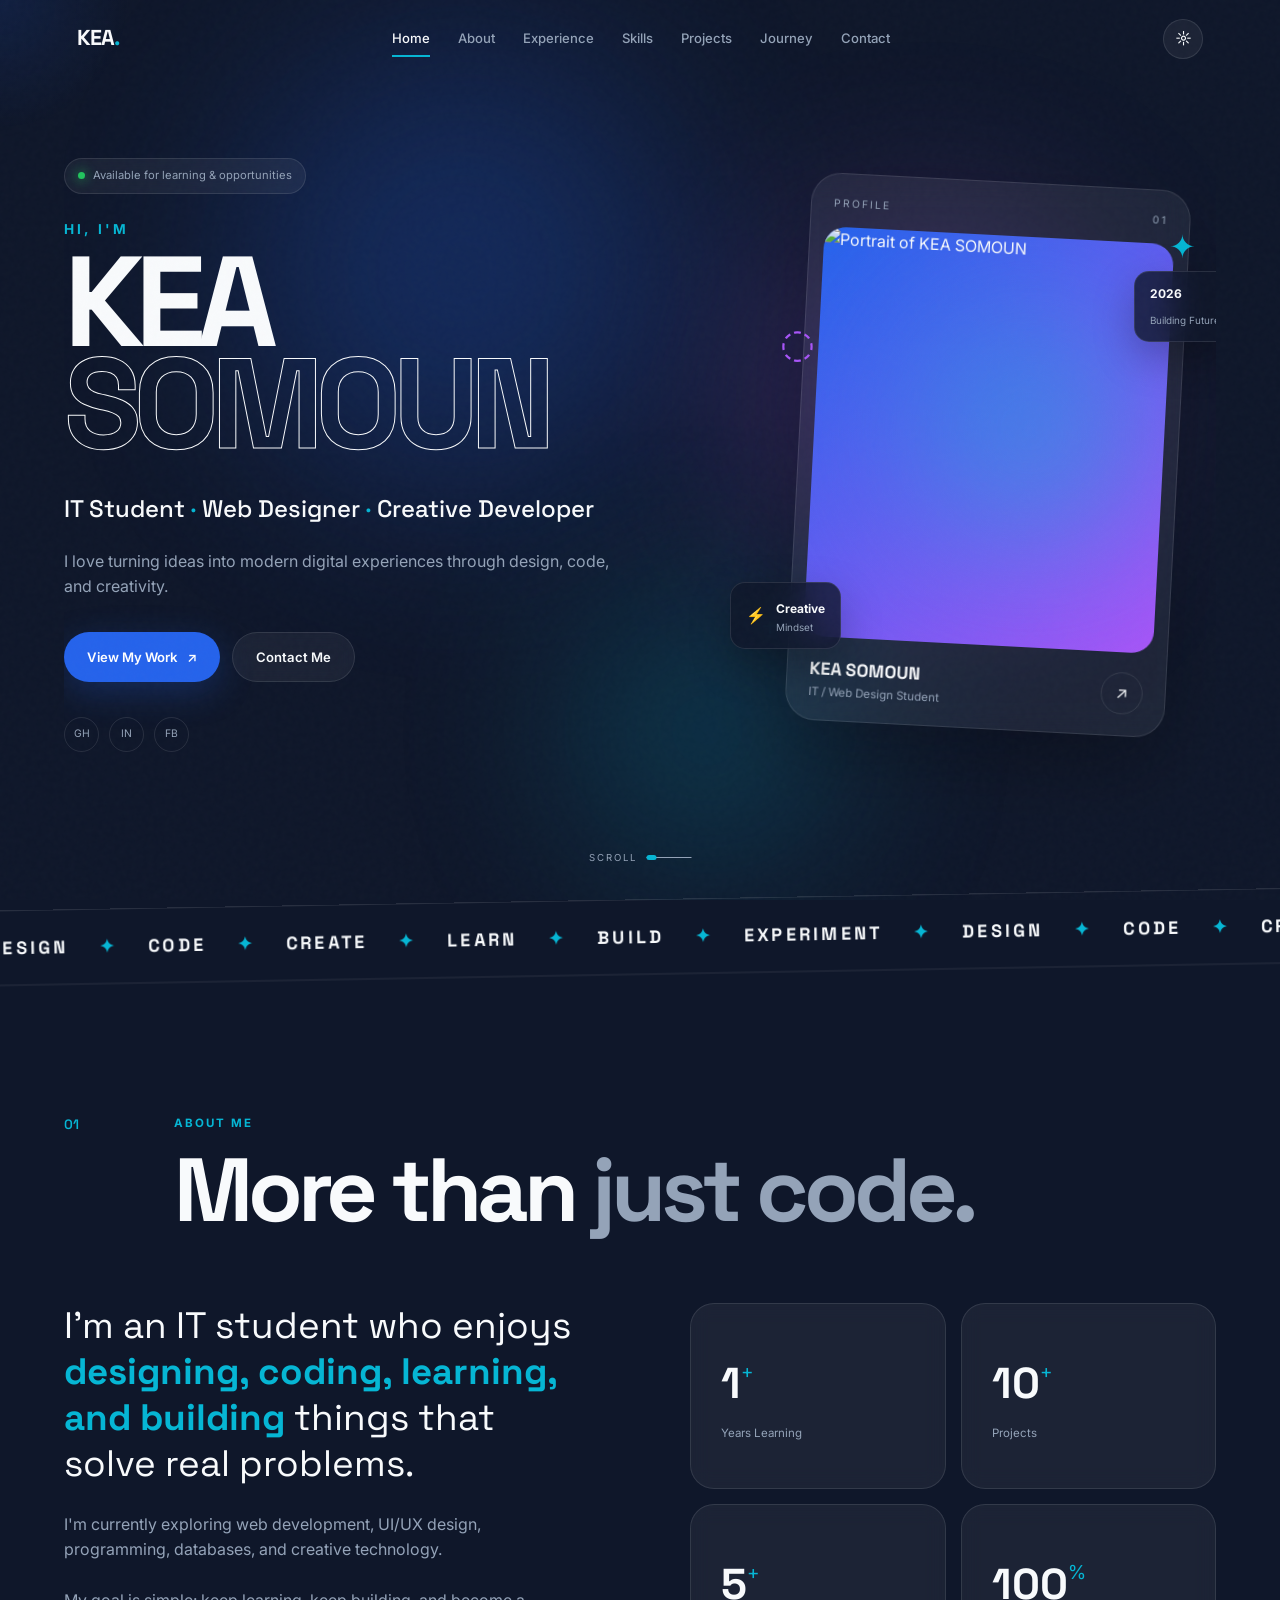
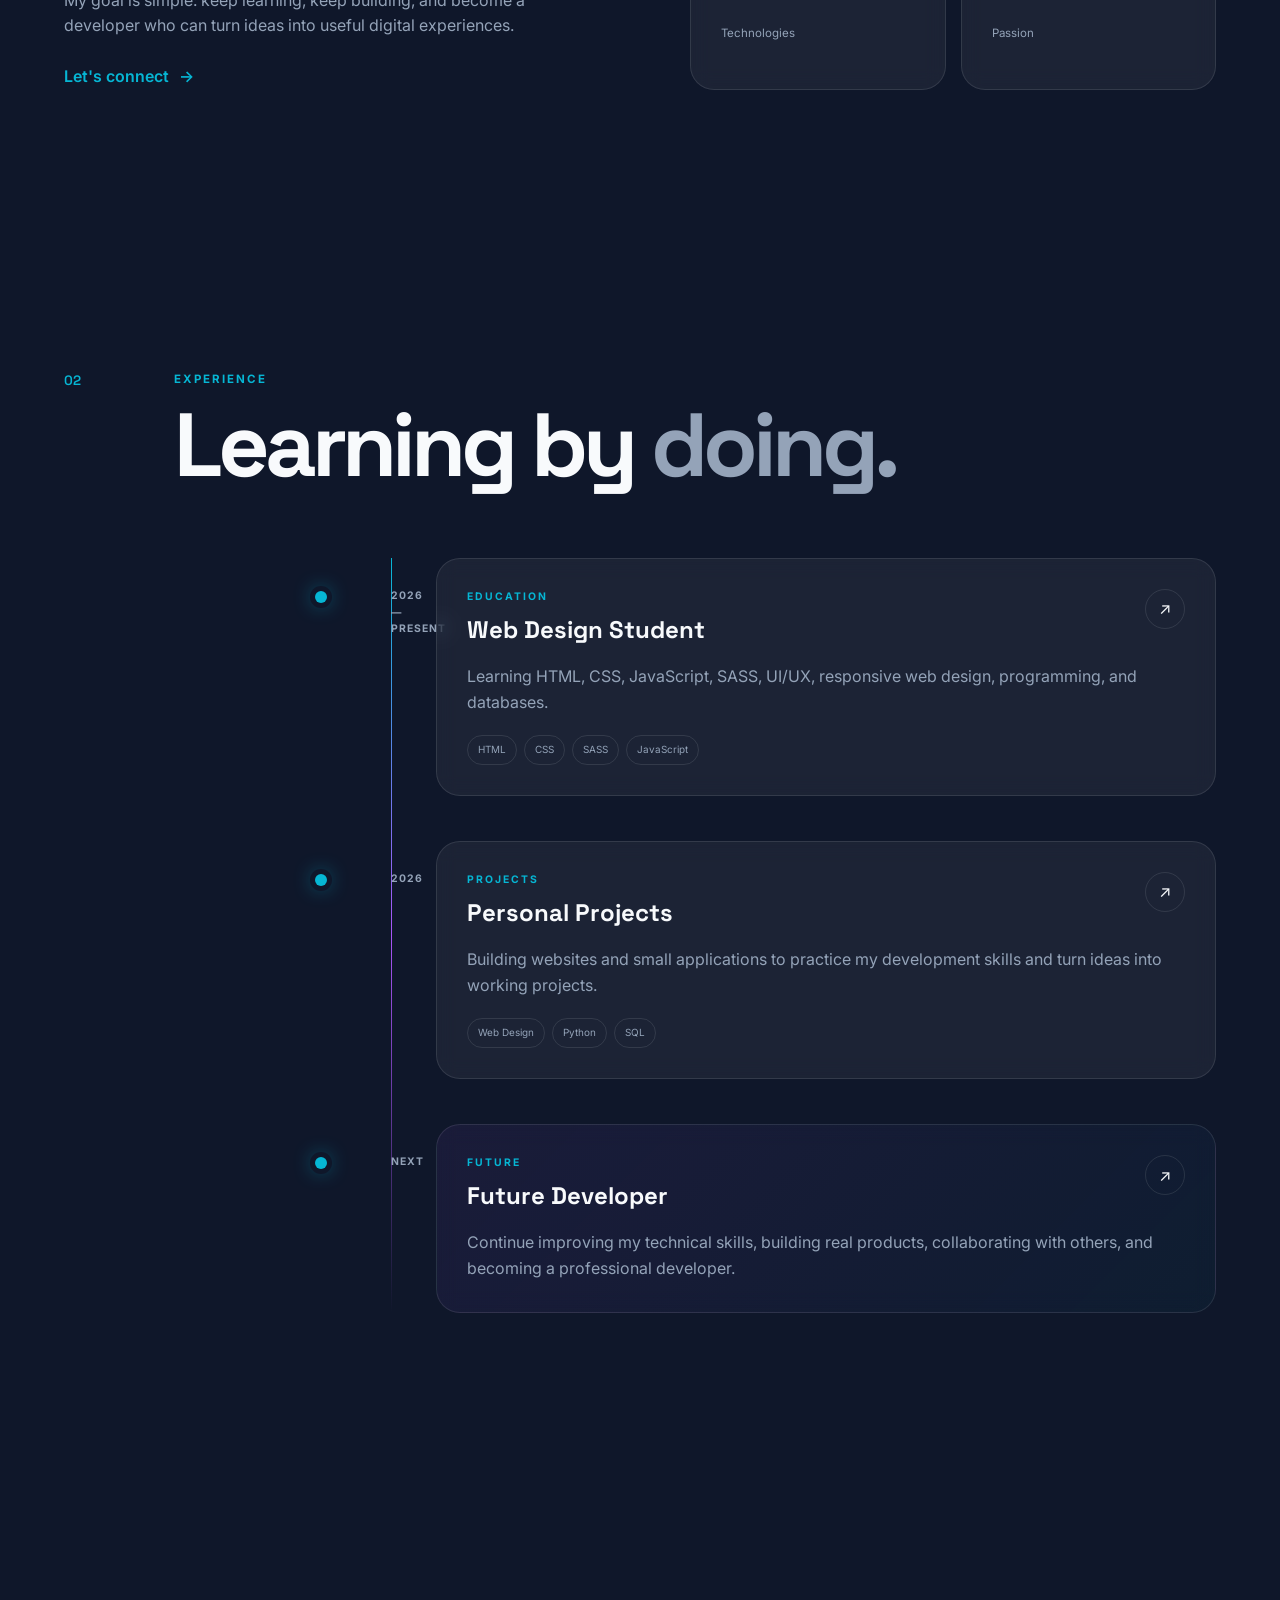
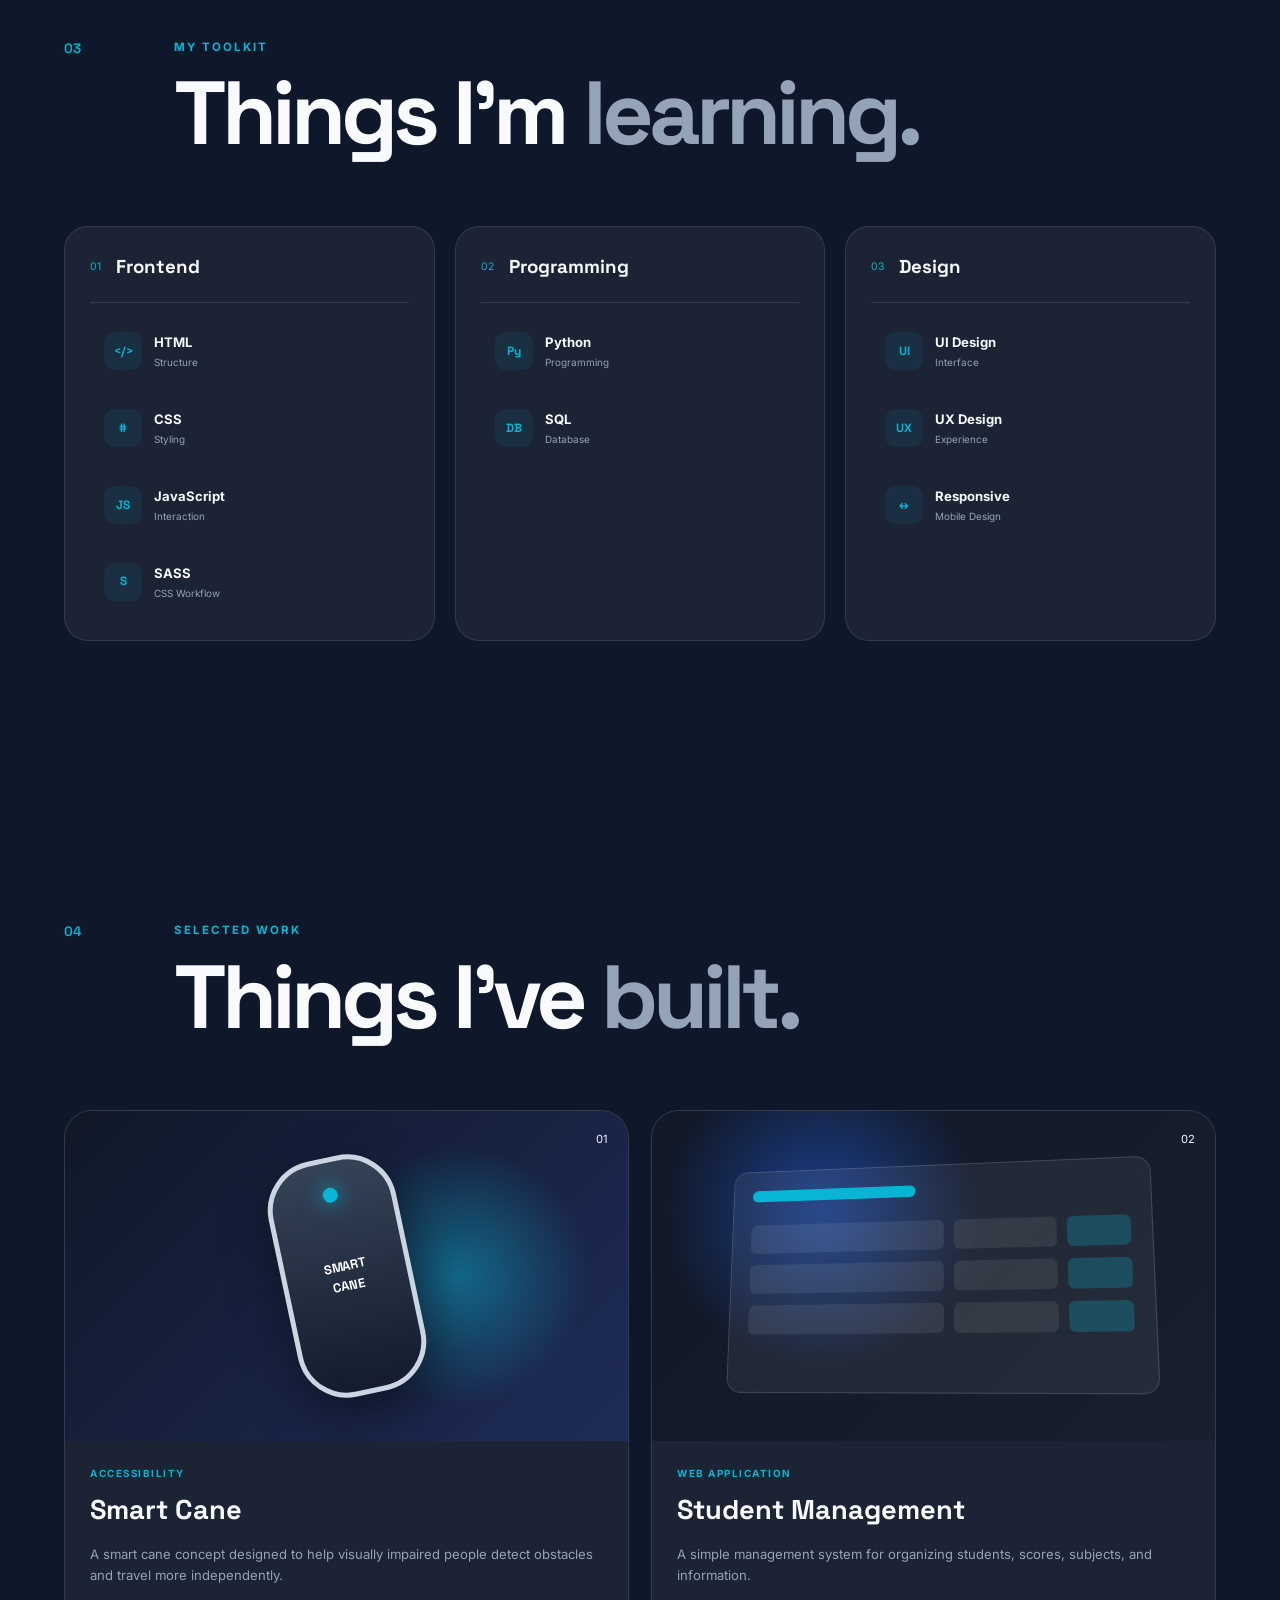
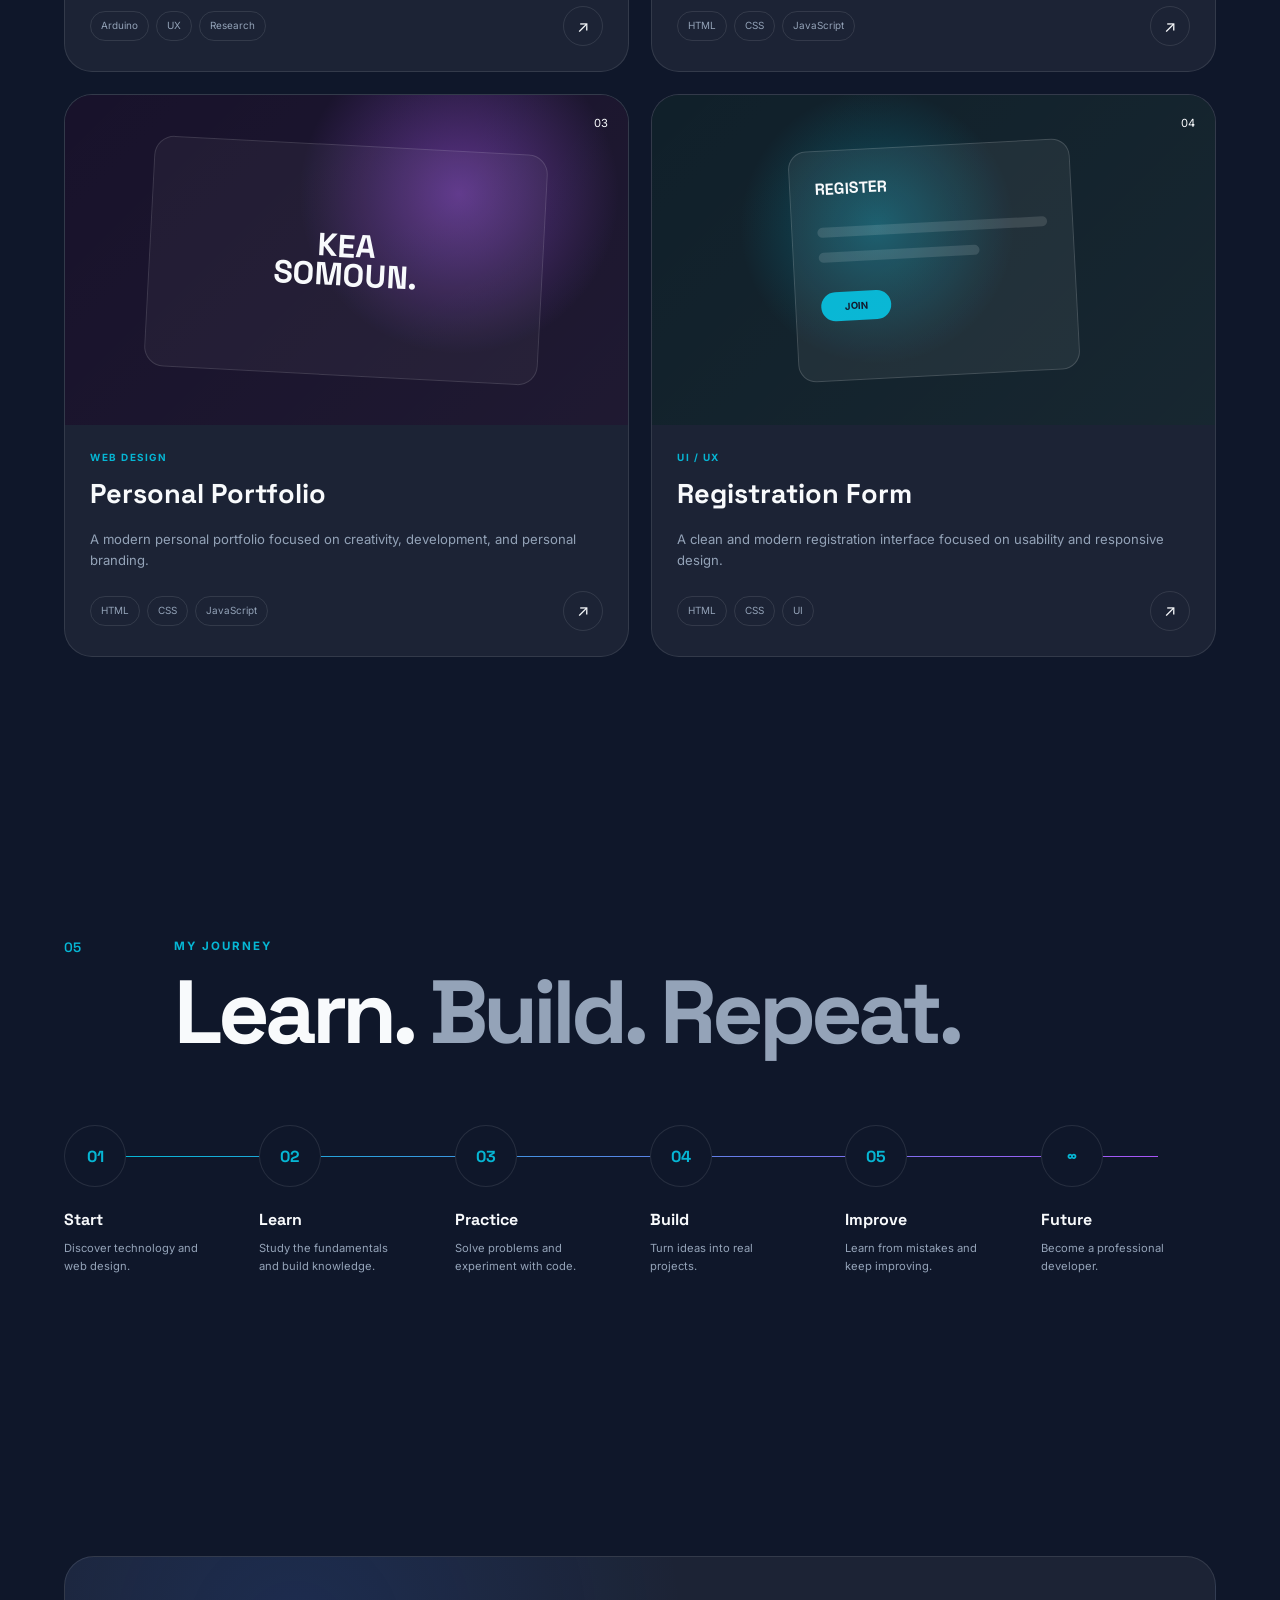
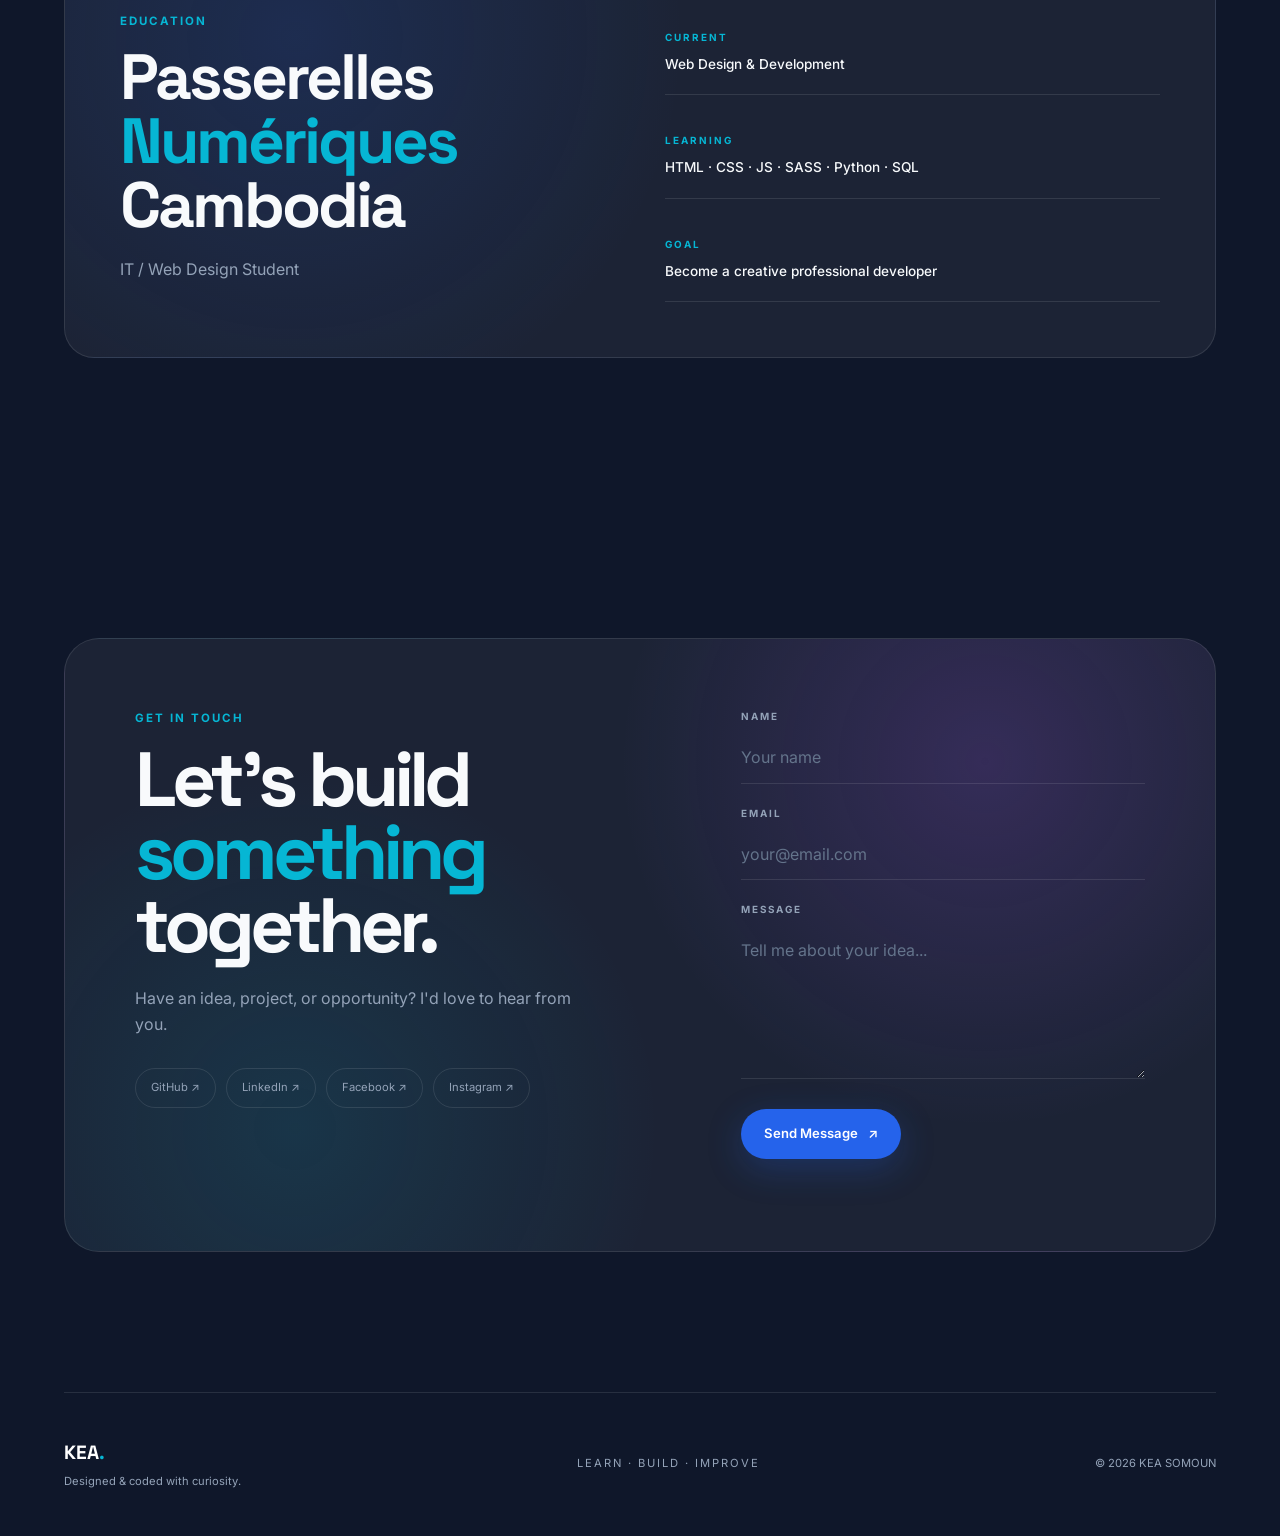
==== index.html @ 9aecad12 "Add file for host website for seo" ====
<!DOCTYPE html>
<html lang="en">
<head>
    <meta charset="UTF-8">

    <meta name="viewport"
          content="width=device-width, initial-scale=1.0">

    <meta name="description"
          content="KEA SOMOUN - IT Student, Web Designer and Creative Developer">

    <meta name="author"
          content="KEA SOMOUN">

    <title>KEA SOMOUN | IT Student & Web Designer | Cambodia</title>

    <!-- SEO Meta Tags -->
    <meta name="description" content="KEA SOMOUN - IT Student, Web Designer, and Creative Developer from Cambodia. Specialized in HTML, CSS, JavaScript, Python, and modern web design.">
    <meta name="keywords" content="web designer, web developer, IT student, creative developer, Cambodia, portfolio, HTML, CSS, JavaScript, SASS, Python">
    <meta name="author" content="KEA SOMOUN">
    <meta name="robots" content="index, follow, max-snippet:-1, max-image-preview:large, max-video-preview:-1">
    <meta name="language" content="English">
    <meta name="revisit-after" content="30 days">
    
    <!-- Open Graph Meta Tags (for social sharing) -->
    <meta property="og:title" content="KEA SOMOUN | IT Student & Web Designer">
    <meta property="og:description" content="Creative developer specializing in web design and development. Building modern digital experiences.">
    <meta property="og:type" content="website">
    <meta property="og:url" content="https://git-branch-27-a.vercel.app/">
    <meta property="og:image" content="https://git-branch-27-a.vercel.app/image/photo_2025-10-26_00-11-16.jpg">
    <meta property="og:locale" content="en_US">
    <meta property="og:url" content="https://git-branch-27-a.vercel.app/">
    <meta property="og:image" content="https://git-branch-27-a.vercel.app/image/photo_2025-10-26_00-11-16.jpg">
    
    <!-- Twitter Card Meta Tags -->
    <meta name="twitter:card" content="summary_large_image">
    <meta name="twitter:title" content="KEA SOMOUN | IT Student & Web Designer">
    <meta name="twitter:description" content="Creative developer specializing in web design and development.">
    <meta name="twitter:image" content="https://git-branch-27-a.vercel.app/image/photo_2025-10-26_00-11-16.jpg">
    
    <!-- Additional Meta Tags -->
    <meta name="theme-color" content="#000000">
    <meta name="apple-mobile-web-app-capable" content="yes">
    <meta name="apple-mobile-web-app-status-bar-style" content="black">
    
    <!-- Canonical URL -->
    <link rel="canonical" href="https://git-branch-27-a.vercel.app/">
    
    <!-- Favicon -->
    <link rel="icon" type="image/svg+xml" href="data:image/svg+xml,<svg xmlns='http://www.w3.org/2000/svg' viewBox='0 0 100 100'><text y='75' font-size='75' font-weight='bold'>K</text></svg>">

    <!-- Google Fonts -->
    <link rel="preconnect" href="https://fonts.googleapis.com">
    <link rel="preconnect" href="https://fonts.gstatic.com" crossorigin>

    <link href="https://fonts.googleapis.com/css2?family=Inter:wght@400;500;600;700;800&family=Space+Grotesk:wght@400;500;600;700&display=swap"
          rel="stylesheet">
    
    <!-- CSS -->
    <link rel="stylesheet" href="style.css">
    <meta name="google-site-verification" content="wGWalY2dYvdpCGoEh9xAY_Gt5wYJLtfB3UZDj3b5Mp8" />
    
    <!-- Structured Data (JSON-LD Schema) -->
    <script type="application/ld+json">
    {
      "@context": "https://schema.org",
      "@type": "Person",
      "name": "KEA SOMOUN",
      "jobTitle": "Web Designer & Creative Developer",
      "url": "https://git-branch-27-a.vercel.app/",
      "image": "https://git-branch-27-a.vercel.app/image/photo_2025-10-26_00-11-16.jpg",
      "description": "IT Student, Web Designer, and Creative Developer",
      "sameAs": [
        "https://github.com/yourusername",
        "https://linkedin.com/in/yourusername",
        "https://facebook.com/yourusername"
      ],
      "knowsAbout": [
        "Web Design",
        "Web Development",
        "HTML",
        "CSS",
        "JavaScript",
        "Python",
        "SQL"
      ]
    }
    </script>
</head>

<body>

    <!-- ========================================
         CURSOR GLOW
    ========================================= -->

    <div class="cursor-glow"></div>


    <!-- ========================================
         NAVIGATION
    ========================================= -->

    <header class="navbar" id="navbar">

        <a href="#home" class="logo">
            KEA<span>.</span>
        </a>

        <nav class="nav-menu" id="navMenu">

            <a href="#home" class="nav-link active">Home</a>

            <a href="#about" class="nav-link">About</a>

            <a href="#experience" class="nav-link">Experience</a>

            <a href="#skills" class="nav-link">Skills</a>

            <a href="#projects" class="nav-link">Projects</a>

            <a href="#journey" class="nav-link">Journey</a>

            <a href="#contact" class="nav-link">Contact</a>

        </nav>


        <div class="nav-actions">

            <button
                class="theme-button"
                id="themeButton"
                aria-label="Change theme">
                ☼
            </button>

            <button
                class="menu-button"
                id="menuButton"
                aria-label="Open navigation menu"
                aria-expanded="false">

                <span></span>
                <span></span>
                <span></span>

            </button>

        </div>

    </header>



    <main>

        <!-- ========================================
             HERO
        ========================================= -->

        <section class="hero section" id="home">

            <div class="hero-background">

                <div class="gradient-orb orb-one"></div>

                <div class="gradient-orb orb-two"></div>

                <div class="gradient-orb orb-three"></div>

            </div>


            <div class="hero-content reveal">

                <div class="available-badge">

                    <span class="status-dot"></span>

                    Available for learning & opportunities

                </div>


                <p class="hero-intro">
                    HI, I'M
                </p>


                <h1 class="hero-title">

                    KEA

                    <span>SOMOUN</span>

                </h1>


                <h2 class="hero-role">

                    IT Student
                    <span>·</span>
                    Web Designer
                    <span>·</span>
                    Creative Developer

                </h2>


                <p class="hero-description">

                    I love turning ideas into modern digital
                    experiences through design, code, and creativity.

                </p>


                <div class="hero-buttons">

                    <a href="#projects"
                       class="button button-primary">

                        View My Work

                        <span>↗</span>

                    </a>


                    <a href="#contact"
                       class="button button-secondary">

                        Contact Me

                    </a>

                </div>


                <div class="hero-socials">

                    <a href="#" aria-label="GitHub">
                        GH
                    </a>

                    <a href="#" aria-label="LinkedIn">
                        IN
                    </a>

                    <a href="#" aria-label="Facebook">
                        FB
                    </a>

                </div>

            </div>


            <!-- PROFILE -->

            <div class="hero-profile reveal">

                <div class="profile-decoration decoration-one">
                    ✦
                </div>

                <div class="profile-decoration decoration-two">
                    +
                </div>

                <div class="profile-decoration decoration-three">
                    ◌
                </div>


                <div class="profile-card">

                    <div class="profile-card-top">

                        <span>
                            PROFILE
                        </span>

                        <span>
                            01
                        </span>

                    </div>


                    <div class="profile-image-wrapper">

                        <div class="profile-image-bg"></div>

                        <img
                            src="./image/photo_2025-10-26_00-11-16.jpg"
                            alt="Portrait of KEA SOMOUN"
                            class="profile-image">

                    </div>


                    <div class="profile-bottom">

                        <div>

                            <h3>
                                KEA SOMOUN
                            </h3>

                            <p>
                                IT / Web Design Student
                            </p>

                        </div>


                        <div class="profile-arrow">
                            ↗
                        </div>

                    </div>

                </div>


                <div class="floating-card floating-card-one">

                    <span>⚡</span>

                    <div>
                        <strong>Creative</strong>
                        <small>Mindset</small>
                    </div>

                </div>


                <div class="floating-card floating-card-two">

                    <strong>
                        2026
                    </strong>

                    <small>
                        Building Future
                    </small>

                </div>

            </div>


            <a href="#about" class="scroll-indicator">

                <span>
                    SCROLL
                </span>

                <div class="scroll-line"></div>

            </a>

        </section>



        <!-- ========================================
             MARQUEE
        ========================================= -->

        <section class="marquee-section">

            <div class="marquee">

                <div class="marquee-track">

                    <span>DESIGN</span>
                    <b>✦</b>

                    <span>CODE</span>
                    <b>✦</b>

                    <span>CREATE</span>
                    <b>✦</b>

                    <span>LEARN</span>
                    <b>✦</b>

                    <span>BUILD</span>
                    <b>✦</b>

                    <span>EXPERIMENT</span>
                    <b>✦</b>

                    <span>DESIGN</span>
                    <b>✦</b>

                    <span>CODE</span>
                    <b>✦</b>

                    <span>CREATE</span>
                    <b>✦</b>

                    <span>LEARN</span>
                    <b>✦</b>

                </div>

            </div>

        </section>



        <!-- ========================================
             ABOUT
        ========================================= -->

        <section class="section about-section" id="about">

            <div class="section-heading reveal">

                <div class="section-number">
                    01
                </div>

                <div>

                    <p class="eyebrow">
                        ABOUT ME
                    </p>

                    <h2>
                        More than
                        <span>just code.</span>
                    </h2>

                </div>

            </div>


            <div class="about-grid">

                <div class="about-main reveal">

                    <p class="large-text">

                        I'm an IT student who enjoys
                        <strong>designing, coding, learning,
                        and building</strong> things that solve
                        real problems.

                    </p>


                    <p>

                        I'm currently exploring web development,
                        UI/UX design, programming, databases,
                        and creative technology.

                    </p>


                    <p>

                        My goal is simple: keep learning,
                        keep building, and become a developer
                        who can turn ideas into useful digital
                        experiences.

                    </p>


                    <a href="#contact" class="text-link">

                        Let's connect

                        <span>→</span>

                    </a>

                </div>


                <div class="about-stats reveal">

                    <div class="stat-card">

                        <strong
                            class="counter"
                            data-target="1">
                            0
                        </strong>

                        <span>+</span>

                        <p>
                            Years Learning
                        </p>

                    </div>


                    <div class="stat-card">

                        <strong
                            class="counter"
                            data-target="10">
                            0
                        </strong>

                        <span>+</span>

                        <p>
                            Projects
                        </p>

                    </div>


                    <div class="stat-card">

                        <strong
                            class="counter"
                            data-target="5">
                            0
                        </strong>

                        <span>+</span>

                        <p>
                            Technologies
                        </p>

                    </div>


                    <div class="stat-card">

                        <strong
                            class="counter"
                            data-target="100">
                            0
                        </strong>

                        <span>%</span>

                        <p>
                            Passion
                        </p>

                    </div>

                </div>

            </div>

        </section>



        <!-- ========================================
             EXPERIENCE
        ========================================= -->

        <section class="section experience-section"
                 id="experience">

            <div class="section-heading reveal">

                <div class="section-number">
                    02
                </div>

                <div>

                    <p class="eyebrow">
                        EXPERIENCE
                    </p>

                    <h2>
                        Learning by
                        <span>doing.</span>
                    </h2>

                </div>

            </div>


            <div class="timeline">


                <article class="timeline-item reveal">

                    <div class="timeline-marker">

                        <span></span>

                    </div>


                    <div class="timeline-date">
                        2026 — PRESENT
                    </div>


                    <div class="timeline-card">

                        <div class="timeline-card-header">

                            <div>

                                <p class="timeline-type">
                                    EDUCATION
                                </p>

                                <h3>
                                    Web Design Student
                                </h3>

                            </div>

                            <span class="timeline-arrow">
                                ↗
                            </span>

                        </div>


                        <p>

                            Learning HTML, CSS, JavaScript,
                            SASS, UI/UX, responsive web design,
                            programming, and databases.

                        </p>


                        <div class="tag-list">

                            <span>HTML</span>
                            <span>CSS</span>
                            <span>SASS</span>
                            <span>JavaScript</span>

                        </div>

                    </div>

                </article>



                <article class="timeline-item reveal">

                    <div class="timeline-marker">

                        <span></span>

                    </div>


                    <div class="timeline-date">
                        2026
                    </div>


                    <div class="timeline-card">

                        <div class="timeline-card-header">

                            <div>

                                <p class="timeline-type">
                                    PROJECTS
                                </p>

                                <h3>
                                    Personal Projects
                                </h3>

                            </div>

                            <span class="timeline-arrow">
                                ↗
                            </span>

                        </div>


                        <p>

                            Building websites and small
                            applications to practice my
                            development skills and turn
                            ideas into working projects.

                        </p>


                        <div class="tag-list">

                            <span>Web Design</span>
                            <span>Python</span>
                            <span>SQL</span>

                        </div>

                    </div>

                </article>



                <article class="timeline-item reveal">

                    <div class="timeline-marker">

                        <span></span>

                    </div>


                    <div class="timeline-date">
                        NEXT
                    </div>


                    <div class="timeline-card future-card">

                        <div class="timeline-card-header">

                            <div>

                                <p class="timeline-type">
                                    FUTURE
                                </p>

                                <h3>
                                    Future Developer
                                </h3>

                            </div>

                            <span class="timeline-arrow">
                                ↗
                            </span>

                        </div>


                        <p>

                            Continue improving my technical
                            skills, building real products,
                            collaborating with others, and
                            becoming a professional developer.

                        </p>

                    </div>

                </article>

            </div>

        </section>



        <!-- ========================================
             SKILLS
        ========================================= -->

        <section class="section skills-section"
                 id="skills">

            <div class="section-heading reveal">

                <div class="section-number">
                    03
                </div>

                <div>

                    <p class="eyebrow">
                        MY TOOLKIT
                    </p>

                    <h2>
                        Things I'm
                        <span>learning.</span>
                    </h2>

                </div>

            </div>


            <div class="skills-categories">


                <!-- FRONTEND -->

                <div class="skill-category reveal">

                    <div class="category-header">

                        <span>
                            01
                        </span>

                        <h3>
                            Frontend
                        </h3>

                    </div>


                    <div class="skills-list">

                        <div class="skill-card">

                            <div class="skill-icon">
                                &lt;/&gt;
                            </div>

                            <div>

                                <strong>
                                    HTML
                                </strong>

                                <small>
                                    Structure
                                </small>

                            </div>

                        </div>


                        <div class="skill-card">

                            <div class="skill-icon">
                                #
                            </div>

                            <div>

                                <strong>
                                    CSS
                                </strong>

                                <small>
                                    Styling
                                </small>

                            </div>

                        </div>


                        <div class="skill-card">

                            <div class="skill-icon">
                                JS
                            </div>

                            <div>

                                <strong>
                                    JavaScript
                                </strong>

                                <small>
                                    Interaction
                                </small>

                            </div>

                        </div>


                        <div class="skill-card">

                            <div class="skill-icon">
                                S
                            </div>

                            <div>

                                <strong>
                                    SASS
                                </strong>

                                <small>
                                    CSS Workflow
                                </small>

                            </div>

                        </div>

                    </div>

                </div>



                <!-- PROGRAMMING -->

                <div class="skill-category reveal">

                    <div class="category-header">

                        <span>
                            02
                        </span>

                        <h3>
                            Programming
                        </h3>

                    </div>


                    <div class="skills-list">

                        <div class="skill-card">

                            <div class="skill-icon">
                                Py
                            </div>

                            <div>

                                <strong>
                                    Python
                                </strong>

                                <small>
                                    Programming
                                </small>

                            </div>

                        </div>


                        <div class="skill-card">

                            <div class="skill-icon">
                                DB
                            </div>

                            <div>

                                <strong>
                                    SQL
                                </strong>

                                <small>
                                    Database
                                </small>

                            </div>

                        </div>

                    </div>

                </div>



                <!-- DESIGN -->

                <div class="skill-category reveal">

                    <div class="category-header">

                        <span>
                            03
                        </span>

                        <h3>
                            Design
                        </h3>

                    </div>


                    <div class="skills-list">

                        <div class="skill-card">

                            <div class="skill-icon">
                                UI
                            </div>

                            <div>

                                <strong>
                                    UI Design
                                </strong>

                                <small>
                                    Interface
                                </small>

                            </div>

                        </div>


                        <div class="skill-card">

                            <div class="skill-icon">
                                UX
                            </div>

                            <div>

                                <strong>
                                    UX Design
                                </strong>

                                <small>
                                    Experience
                                </small>

                            </div>

                        </div>


                        <div class="skill-card">

                            <div class="skill-icon">
                                ↔
                            </div>

                            <div>

                                <strong>
                                    Responsive
                                </strong>

                                <small>
                                    Mobile Design
                                </small>

                            </div>

                        </div>

                    </div>

                </div>

            </div>

        </section>



        <!-- ========================================
             PROJECTS
        ========================================= -->

        <section class="section projects-section"
                 id="projects">

            <div class="section-heading reveal">

                <div class="section-number">
                    04
                </div>

                <div>

                    <p class="eyebrow">
                        SELECTED WORK
                    </p>

                    <h2>
                        Things I've
                        <span>built.</span>
                    </h2>

                </div>

            </div>


            <div class="project-grid">


                <!-- PROJECT 1 -->

                <article class="project-card reveal">

                    <div class="project-visual smart-cane">

                        <span class="project-number">
                            01
                        </span>

                        <div class="project-visual-content">

                            <div class="mock-device">
                                SMART
                                <br>
                                CANE
                            </div>

                        </div>

                        <div class="project-hover">
                            VIEW PROJECT ↗
                        </div>

                    </div>


                    <div class="project-info">

                        <div>

                            <p>
                                ACCESSIBILITY
                            </p>

                            <h3>
                                Smart Cane
                            </h3>

                        </div>


                        <p class="project-description">

                            A smart cane concept designed
                            to help visually impaired people
                            detect obstacles and travel more
                            independently.

                        </p>


                        <div class="project-footer">

                            <div class="tag-list">

                                <span>Arduino</span>
                                <span>UX</span>
                                <span>Research</span>

                            </div>


                            <a href="#"
                               class="project-link">
                                ↗
                            </a>

                        </div>

                    </div>

                </article>



                <!-- PROJECT 2 -->

                <article class="project-card reveal">

                    <div class="project-visual student-system">

                        <span class="project-number">
                            02
                        </span>

                        <div class="dashboard-mockup">

                            <div class="mock-header"></div>

                            <div class="mock-row">
                                <span></span>
                                <span></span>
                                <span></span>
                            </div>

                            <div class="mock-row">
                                <span></span>
                                <span></span>
                                <span></span>
                            </div>

                            <div class="mock-row">
                                <span></span>
                                <span></span>
                                <span></span>
                            </div>

                        </div>


                        <div class="project-hover">
                            VIEW PROJECT ↗
                        </div>

                    </div>


                    <div class="project-info">

                        <div>

                            <p>
                                WEB APPLICATION
                            </p>

                            <h3>
                                Student Management
                            </h3>

                        </div>


                        <p class="project-description">

                            A simple management system for
                            organizing students, scores,
                            subjects, and information.

                        </p>


                        <div class="project-footer">

                            <div class="tag-list">

                                <span>HTML</span>
                                <span>CSS</span>
                                <span>JavaScript</span>

                            </div>


                            <a href="#"
                               class="project-link">
                                ↗
                            </a>

                        </div>

                    </div>

                </article>



                <!-- PROJECT 3 -->

                <article class="project-card reveal">

                    <div class="project-visual portfolio-project">

                        <span class="project-number">
                            03
                        </span>

                        <div class="portfolio-mockup">

                            <div>
                                KEA
                                <br>
                                SOMOUN.
                            </div>

                        </div>


                        <div class="project-hover">
                            VIEW PROJECT ↗
                        </div>

                    </div>


                    <div class="project-info">

                        <div>

                            <p>
                                WEB DESIGN
                            </p>

                            <h3>
                                Personal Portfolio
                            </h3>

                        </div>


                        <p class="project-description">

                            A modern personal portfolio
                            focused on creativity, development,
                            and personal branding.

                        </p>


                        <div class="project-footer">

                            <div class="tag-list">

                                <span>HTML</span>
                                <span>CSS</span>
                                <span>JavaScript</span>

                            </div>


                            <a href="#"
                               class="project-link">
                                ↗
                            </a>

                        </div>

                    </div>

                </article>



                <!-- PROJECT 4 -->

                <article class="project-card reveal">

                    <div class="project-visual registration-project">

                        <span class="project-number">
                            04
                        </span>

                        <div class="form-mockup">

                            <div class="form-title">
                                REGISTER
                            </div>

                            <div class="form-line"></div>

                            <div class="form-line short"></div>

                            <div class="form-button">
                                JOIN
                            </div>

                        </div>


                        <div class="project-hover">
                            VIEW PROJECT ↗
                        </div>

                    </div>


                    <div class="project-info">

                        <div>

                            <p>
                                UI / UX
                            </p>

                            <h3>
                                Registration Form
                            </h3>

                        </div>


                        <p class="project-description">

                            A clean and modern registration
                            interface focused on usability
                            and responsive design.

                        </p>


                        <div class="project-footer">

                            <div class="tag-list">

                                <span>HTML</span>
                                <span>CSS</span>
                                <span>UI</span>

                            </div>


                            <a href="#"
                               class="project-link">
                                ↗
                            </a>

                        </div>

                    </div>

                </article>

            </div>

        </section>



        <!-- ========================================
             JOURNEY
        ========================================= -->

        <section class="section journey-section"
                 id="journey">

            <div class="section-heading reveal">

                <div class="section-number">
                    05
                </div>

                <div>

                    <p class="eyebrow">
                        MY JOURNEY
                    </p>

                    <h2>
                        Learn.
                        <span>Build. Repeat.</span>
                    </h2>

                </div>

            </div>


            <div class="journey-path reveal">

                <div class="journey-line"></div>


                <div class="journey-step">

                    <div class="journey-icon">
                        01
                    </div>

                    <h3>
                        Start
                    </h3>

                    <p>
                        Discover technology
                        and web design.
                    </p>

                </div>


                <div class="journey-step">

                    <div class="journey-icon">
                        02
                    </div>

                    <h3>
                        Learn
                    </h3>

                    <p>
                        Study the fundamentals
                        and build knowledge.
                    </p>

                </div>


                <div class="journey-step">

                    <div class="journey-icon">
                        03
                    </div>

                    <h3>
                        Practice
                    </h3>

                    <p>
                        Solve problems and
                        experiment with code.
                    </p>

                </div>


                <div class="journey-step">

                    <div class="journey-icon">
                        04
                    </div>

                    <h3>
                        Build
                    </h3>

                    <p>
                        Turn ideas into
                        real projects.
                    </p>

                </div>


                <div class="journey-step">

                    <div class="journey-icon">
                        05
                    </div>

                    <h3>
                        Improve
                    </h3>

                    <p>
                        Learn from mistakes
                        and keep improving.
                    </p>

                </div>


                <div class="journey-step">

                    <div class="journey-icon">
                        ∞
                    </div>

                    <h3>
                        Future
                    </h3>

                    <p>
                        Become a professional
                        developer.
                    </p>

                </div>

            </div>

        </section>



        <!-- ========================================
             EDUCATION
        ========================================= -->

        <section class="section education-section">

            <div class="education-card reveal">

                <div class="education-left">

                    <p class="eyebrow">
                        EDUCATION
                    </p>

                    <h2>
                        Passerelles
                        <span>Numériques</span>
                        Cambodia
                    </h2>

                    <p>
                        IT / Web Design Student
                    </p>

                </div>


                <div class="education-right">

                    <div class="education-item">

                        <span>
                            CURRENT
                        </span>

                        <strong>
                            Web Design & Development
                        </strong>

                    </div>


                    <div class="education-item">

                        <span>
                            LEARNING
                        </span>

                        <strong>
                            HTML · CSS · JS · SASS · Python · SQL
                        </strong>

                    </div>


                    <div class="education-item">

                        <span>
                            GOAL
                        </span>

                        <strong>
                            Become a creative professional developer
                        </strong>

                    </div>

                </div>

            </div>

        </section>



        <!-- ========================================
             CONTACT
        ========================================= -->

        <section class="section contact-section"
                 id="contact">

            <div class="contact-container reveal">

                <div class="contact-heading">

                    <p class="eyebrow">
                        GET IN TOUCH
                    </p>

                    <h2>
                        Let's build
                        <span>something</span>
                        together.
                    </h2>

                    <p>

                        Have an idea, project, or opportunity?
                        I'd love to hear from you.

                    </p>


                    <div class="social-links">

                        <a href="#">
                            GitHub ↗
                        </a>

                        <a href="#">
                            LinkedIn ↗
                        </a>

                        <a href="#">
                            Facebook ↗
                        </a>

                        <a href="#">
                            Instagram ↗
                        </a>

                    </div>

                </div>


                <form class="contact-form"
                      id="contactForm">

                    <div class="form-group">

                        <label for="name">
                            NAME
                        </label>

                        <input
                            type="text"
                            id="name"
                            name="name"
                            placeholder="Your name"
                            required>

                    </div>


                    <div class="form-group">

                        <label for="email">
                            EMAIL
                        </label>

                        <input
                            type="email"
                            id="email"
                            name="email"
                            placeholder="your@email.com"
                            required>

                    </div>


                    <div class="form-group">

                        <label for="message">
                            MESSAGE
                        </label>

                        <textarea
                            id="message"
                            name="message"
                            rows="5"
                            placeholder="Tell me about your idea..."
                            required></textarea>

                    </div>


                    <button
                        type="submit"
                        class="button button-primary submit-button">

                        Send Message

                        <span>↗</span>

                    </button>


                    <p class="form-message"
                       id="formMessage">
                    </p>

                </form>

            </div>

        </section>

    </main>



    <!-- ========================================
         FOOTER
    ========================================= -->

    <footer class="footer">

        <div>

            <a href="#home" class="footer-logo">
                KEA<span>.</span>
            </a>

            <p>
                Designed & coded with curiosity.
            </p>

        </div>


        <div class="footer-center">

            LEARN · BUILD · IMPROVE

        </div>


        <div>

            <p>
                © 2026 KEA SOMOUN
            </p>

        </div>

    </footer>



    <!-- ========================================
         BACK TO TOP
    ========================================= -->

    <button
        class="back-to-top"
        id="backToTop"
        aria-label="Back to top">

        ↑

    </button>


    <!-- JavaScript -->

    <script src="script.js"></script>

</body>
</html>
---- style.css ----
/* =====================================================
   1. VARIABLES
===================================================== */

:root {

    --bg: #0f172a;

    --bg-secondary: #111827;

    --card: rgba(255, 255, 255, 0.055);

    --card-hover: rgba(255, 255, 255, 0.09);

    --blue: #2563eb;

    --cyan: #06b6d4;

    --purple: #a855f7;

    --white: #f8fafc;

    --gray: #94a3b8;

    --dark-gray: #64748b;

    --border: rgba(255, 255, 255, 0.1);

    --glass: rgba(15, 23, 42, 0.72);

    --radius: 24px;

    --transition: 0.4s ease;

}


/* =====================================================
   2. RESET
===================================================== */

* {

    margin: 0;

    padding: 0;

    box-sizing: border-box;

}


html {

    scroll-behavior: smooth;

    scroll-padding-top: 100px;

}


body {

    font-family: "Inter", sans-serif;

    background: var(--bg);

    color: var(--white);

    line-height: 1.6;

    overflow-x: hidden;

}


body::before {

    content: "";

    position: fixed;

    inset: 0;

    pointer-events: none;

    opacity: 0.025;

    z-index: 9999;

    background-image:
        url("data:image/svg+xml,%3Csvg viewBox='0 0 180 180' xmlns='http://www.w3.org/2000/svg'%3E%3Cfilter id='n'%3E%3CfeTurbulence type='fractalNoise' baseFrequency='.9' numOctaves='4' stitchTiles='stitch'/%3E%3C/filter%3E%3Crect width='100%25' height='100%25' filter='url(%23n)' opacity='.8'/%3E%3C/svg%3E");

}


a {

    color: inherit;

    text-decoration: none;

}


button,
input,
textarea {

    font: inherit;

}


button {

    cursor: pointer;

}


img {

    max-width: 100%;

    display: block;

}


/* =====================================================
   3. SCROLLBAR
===================================================== */

::-webkit-scrollbar {

    width: 8px;

}


::-webkit-scrollbar-track {

    background: var(--bg);

}


::-webkit-scrollbar-thumb {

    background: var(--blue);

    border-radius: 20px;

}


/* =====================================================
   4. NAVBAR
===================================================== */

.navbar {

    position: fixed;

    top: 0;

    left: 0;

    width: 100%;

    height: 78px;

    padding: 0 6%;

    display: flex;

    align-items: center;

    justify-content: space-between;

    z-index: 1000;

    border-bottom: 1px solid transparent;

    transition: var(--transition);

}


.navbar.scrolled {

    background: var(--glass);

    backdrop-filter: blur(20px);

    -webkit-backdrop-filter: blur(20px);

    border-color: var(--border);

}


.logo {

    font-family: "Space Grotesk", sans-serif;

    font-size: 1.35rem;

    font-weight: 700;

    letter-spacing: -1px;

}


.logo span,
.footer-logo span {

    color: var(--cyan);

}


.nav-menu {

    display: flex;

    align-items: center;

    gap: 28px;

}


.nav-link {

    position: relative;

    color: var(--gray);

    font-size: 0.82rem;

    font-weight: 500;

    transition: var(--transition);

}


.nav-link:hover,
.nav-link.active {

    color: var(--white);

}


.nav-link::after {

    content: "";

    position: absolute;

    width: 0;

    height: 2px;

    left: 50%;

    bottom: -8px;

    transform: translateX(-50%);

    background: var(--cyan);

    transition: var(--transition);

}


.nav-link:hover::after,
.nav-link.active::after {

    width: 100%;

}


.nav-actions {

    display: flex;

    align-items: center;

    gap: 10px;

}


.theme-button {

    width: 40px;

    height: 40px;

    border: 1px solid var(--border);

    background: var(--card);

    color: var(--white);

    border-radius: 50%;

    transition: var(--transition);

}


.theme-button:hover {

    transform: rotate(25deg);

    border-color: var(--cyan);

}


.menu-button {

    width: 42px;

    height: 42px;

    display: none;

    flex-direction: column;

    justify-content: center;

    align-items: center;

    gap: 5px;

    border: 1px solid var(--border);

    background: var(--card);

    border-radius: 50%;

}


.menu-button span {

    width: 17px;

    height: 2px;

    background: var(--white);

    transition: var(--transition);

}


/* =====================================================
   5. GENERAL
===================================================== */

.section {

    width: min(1180px, 90%);

    margin: auto;

    padding: 140px 0;

}


.section-heading {

    display: grid;

    grid-template-columns: 80px 1fr;

    gap: 30px;

    margin-bottom: 70px;

}


.section-number {

    color: var(--cyan);

    font-family: "Space Grotesk", sans-serif;

    font-weight: 600;

    font-size: 0.85rem;

}


.eyebrow {

    color: var(--cyan);

    font-size: 0.72rem;

    font-weight: 700;

    letter-spacing: 2px;

    margin-bottom: 15px;

}


.section-heading h2 {

    max-width: 800px;

    font-family: "Space Grotesk", sans-serif;

    font-size: clamp(3rem, 7vw, 6rem);

    line-height: 0.95;

    letter-spacing: -5px;

}


.section-heading h2 span {

    color: var(--gray);

}


/* =====================================================
   6. CURSOR GLOW
===================================================== */

.cursor-glow {

    position: fixed;

    width: 280px;

    height: 280px;

    border-radius: 50%;

    pointer-events: none;

    background: radial-gradient(
        circle,
        rgba(37, 99, 235, 0.12),
        transparent 65%
    );

    transform: translate(-50%, -50%);

    z-index: 0;

}


/* =====================================================
   7. HERO
===================================================== */

.hero {

    min-height: 100vh;

    position: relative;

    display: grid;

    grid-template-columns: 1.15fr 0.85fr;

    align-items: center;

    gap: 80px;

    padding-top: 150px;

    overflow: hidden;

}


.hero-background {

    position: absolute;

    inset: 0;

    overflow: hidden;

    pointer-events: none;

}


.gradient-orb {

    position: absolute;

    border-radius: 50%;

    filter: blur(100px);

    opacity: 0.25;

    animation: orbFloat 8s ease-in-out infinite;

}


.orb-one {

    width: 450px;

    height: 450px;

    background: var(--blue);

    top: 5%;

    left: 15%;

}


.orb-two {

    width: 350px;

    height: 350px;

    background: var(--purple);

    right: 10%;

    top: 25%;

    animation-delay: -2s;

}


.orb-three {

    width: 250px;

    height: 250px;

    background: var(--cyan);

    bottom: 5%;

    left: 45%;

    animation-delay: -4s;

}


@keyframes orbFloat {

    0%,
    100% {

        transform: translate(0, 0) scale(1);

    }

    50% {

        transform: translate(30px, -30px) scale(1.08);

    }

}


.hero-content,
.hero-profile {

    position: relative;

    z-index: 2;

}


.available-badge {

    width: fit-content;

    display: flex;

    align-items: center;

    gap: 8px;

    padding: 8px 13px;

    margin-bottom: 25px;

    background: var(--card);

    border: 1px solid var(--border);

    border-radius: 100px;

    color: var(--gray);

    font-size: 0.7rem;

    backdrop-filter: blur(10px);

}


.status-dot {

    width: 7px;

    height: 7px;

    border-radius: 50%;

    background: #22c55e;

    box-shadow: 0 0 12px #22c55e;

    animation: pulse 2s infinite;

}


@keyframes pulse {

    0%,
    100% {

        opacity: 1;

        transform: scale(1);

    }

    50% {

        opacity: 0.5;

        transform: scale(0.75);

    }

}


.hero-intro {

    color: var(--cyan);

    font-size: 0.85rem;

    font-weight: 700;

    letter-spacing: 3px;

    margin-bottom: 10px;

}


.hero-title {

    font-family: "Space Grotesk", sans-serif;

    font-size: clamp(4.5rem, 10vw, 9.5rem);

    line-height: 0.8;

    letter-spacing: -9px;

}


.hero-title span {

    display: block;

    color: transparent;

    -webkit-text-stroke: 1px var(--white);

}


.hero-role {

    margin-top: 35px;

    font-family: "Space Grotesk", sans-serif;

    font-size: clamp(1rem, 2vw, 1.5rem);

    font-weight: 500;

}


.hero-role span {

    color: var(--cyan);

}


.hero-description {

    max-width: 570px;

    margin-top: 20px;

    color: var(--gray);

}


.hero-buttons {

    display: flex;

    gap: 12px;

    margin-top: 32px;

}


.button {

    display: inline-flex;

    align-items: center;

    justify-content: center;

    gap: 10px;

    min-height: 50px;

    padding: 0 23px;

    border-radius: 100px;

    font-size: 0.82rem;

    font-weight: 600;

    transition: var(--transition);

}


.button-primary {

    color: #fff;

    background: var(--blue);

    box-shadow: 0 10px 35px rgba(37, 99, 235, 0.25);

}


.button-primary:hover {

    transform: translateY(-4px);

    box-shadow: 0 15px 45px rgba(37, 99, 235, 0.45);

}


.button-secondary {

    border: 1px solid var(--border);

    background: var(--card);

    backdrop-filter: blur(10px);

}


.button-secondary:hover {

    transform: translateY(-4px);

    border-color: var(--cyan);

}


.hero-socials {

    display: flex;

    gap: 10px;

    margin-top: 35px;

}


.hero-socials a {

    width: 35px;

    height: 35px;

    display: grid;

    place-items: center;

    border: 1px solid var(--border);

    border-radius: 50%;

    color: var(--gray);

    font-size: 0.65rem;

    transition: var(--transition);

}


.hero-socials a:hover {

    color: white;

    background: var(--blue);

    border-color: var(--blue);

    transform: translateY(-4px);

}


/* =====================================================
   8. PROFILE CARD
===================================================== */

.hero-profile {

    display: flex;

    align-items: center;

    justify-content: center;

    min-height: 520px;

}


.profile-card {

    width: min(380px, 100%);

    padding: 14px;

    background: rgba(255,255,255,0.06);

    border: 1px solid var(--border);

    border-radius: 30px;

    backdrop-filter: blur(15px);

    transform: rotate(3deg);

    transition: 0.6s ease;

    box-shadow:
        0 30px 80px rgba(0,0,0,0.25);

}


.profile-card:hover {

    transform: rotate(0) translateY(-10px);

}


.profile-card-top {

    display: flex;

    justify-content: space-between;

    padding: 8px 8px 14px;

    color: var(--gray);

    font-size: 0.65rem;

    letter-spacing: 2px;

}


.profile-image-wrapper {

    position: relative;

    height: 410px;

    overflow: hidden;

    border-radius: 22px;

    background: linear-gradient(
        135deg,
        var(--blue),
        var(--purple)
    );

}


.profile-image-bg {

    position: absolute;

    width: 220px;

    height: 220px;

    border-radius: 50%;

    background: var(--cyan);

    filter: blur(80px);

    opacity: 0.5;

    top: 20%;

    left: 30%;

}


.profile-image {

    position: relative;

    width: 100%;

    height: 100%;

    object-fit: cover;

    z-index: 1;

}


.profile-bottom {

    display: flex;

    align-items: center;

    justify-content: space-between;

    padding: 18px 8px 5px;

}


.profile-bottom h3 {

    font-family: "Space Grotesk", sans-serif;

    font-size: 1.1rem;

}


.profile-bottom p {

    color: var(--gray);

    font-size: 0.72rem;

}


.profile-arrow {

    width: 42px;

    height: 42px;

    display: grid;

    place-items: center;

    border: 1px solid var(--border);

    border-radius: 50%;

}


.profile-decoration {

    position: absolute;

    z-index: 3;

    color: var(--cyan);

    animation: decorationFloat 4s ease-in-out infinite;

}


.decoration-one {

    top: 40px;

    right: 20px;

    font-size: 2rem;

}


.decoration-two {

    bottom: 80px;

    left: 0;

    font-size: 2rem;

    animation-delay: -1s;

}


.decoration-three {

    top: 130px;

    left: 20px;

    color: var(--purple);

    font-size: 2.5rem;

    animation-delay: -2s;

}


@keyframes decorationFloat {

    0%,
    100% {

        transform: translateY(0) rotate(0);

    }

    50% {

        transform: translateY(-15px) rotate(10deg);

    }

}


.floating-card {

    position: absolute;

    z-index: 5;

    padding: 12px 15px;

    display: flex;

    align-items: center;

    gap: 10px;

    background: rgba(15,23,42,0.8);

    border: 1px solid var(--border);

    border-radius: 15px;

    backdrop-filter: blur(15px);

    box-shadow: 0 15px 40px rgba(0,0,0,0.25);

    animation: cardFloat 5s ease-in-out infinite;

}


.floating-card-one {

    left: -30px;

    bottom: 80px;

}


.floating-card-two {

    right: -20px;

    top: 90px;

    flex-direction: column;

    align-items: flex-start;

    animation-delay: -2s;

}


.floating-card strong {

    font-size: 0.75rem;

}


.floating-card small {

    display: block;

    color: var(--gray);

    font-size: 0.62rem;

}


@keyframes cardFloat {

    0%,
    100% {

        transform: translateY(0);

    }

    50% {

        transform: translateY(-12px);

    }

}


.scroll-indicator {

    position: absolute;

    bottom: 35px;

    left: 50%;

    transform: translateX(-50%);

    display: flex;

    align-items: center;

    gap: 10px;

    color: var(--gray);

    font-size: 0.6rem;

    letter-spacing: 2px;

}


.scroll-line {

    width: 45px;

    height: 1px;

    background: var(--gray);

    position: relative;

}


.scroll-line::after {

    content: "";

    position: absolute;

    left: 0;

    top: -2px;

    width: 10px;

    height: 5px;

    border-radius: 20px;

    background: var(--cyan);

    animation: scrollMove 2s infinite;

}


@keyframes scrollMove {

    0% {

        left: 0;

    }

    100% {

        left: 35px;

    }

}


/* =====================================================
   9. MARQUEE
===================================================== */

.marquee-section {

    overflow: hidden;

    border-top: 1px solid var(--border);

    border-bottom: 1px solid var(--border);

    transform: rotate(-1deg) scale(1.02);

}


.marquee {

    overflow: hidden;

    padding: 22px 0;

}


.marquee-track {

    width: max-content;

    display: flex;

    align-items: center;

    gap: 30px;

    animation: marquee 25s linear infinite;

    font-family: "Space Grotesk", sans-serif;

    font-size: 1.1rem;

    font-weight: 700;

    letter-spacing: 3px;

}


.marquee-track b {

    color: var(--cyan);

}


@keyframes marquee {

    to {

        transform: translateX(-50%);

    }

}


/* =====================================================
   10. ABOUT
===================================================== */

.about-grid {

    display: grid;

    grid-template-columns: 1fr 1fr;

    gap: 100px;

}


.about-main {

    max-width: 650px;

}


.about-main p {

    color: var(--gray);

    margin-bottom: 25px;

}


.about-main .large-text {

    color: var(--white);

    font-family: "Space Grotesk", sans-serif;

    font-size: clamp(1.5rem, 3vw, 2.3rem);

    line-height: 1.25;

}


.about-main strong {

    color: var(--cyan);

}


.text-link {

    display: inline-flex;

    align-items: center;

    gap: 10px;

    color: var(--cyan);

    font-weight: 600;

}


.text-link span {

    transition: var(--transition);

}


.text-link:hover span {

    transform: translateX(7px);

}


.about-stats {

    display: grid;

    grid-template-columns: 1fr 1fr;

    gap: 15px;

}


.stat-card {

    padding: 30px;

    min-height: 160px;

    display: flex;

    flex-wrap: wrap;

    align-content: center;

    border: 1px solid var(--border);

    background: var(--card);

    border-radius: var(--radius);

    backdrop-filter: blur(10px);

    transition: var(--transition);

}


.stat-card:hover {

    transform: translateY(-8px);

    background: var(--card-hover);

    border-color: rgba(6,182,212,0.4);

}


.stat-card strong {

    font-family: "Space Grotesk", sans-serif;

    font-size: 2.7rem;

}


.stat-card > span {

    align-self: flex-start;

    margin-top: 7px;

    color: var(--cyan);

    font-size: 1.2rem;

}


.stat-card p {

    width: 100%;

    color: var(--gray);

    font-size: 0.72rem;

    margin-top: 5px;

}


/* =====================================================
   11. EXPERIENCE
===================================================== */

.timeline {

    position: relative;

    max-width: 950px;

    margin-left: auto;

}


.timeline::before {

    content: "";

    position: absolute;

    top: 0;

    bottom: 0;

    left: 125px;

    width: 1px;

    background: linear-gradient(
        to bottom,
        var(--cyan),
        var(--purple),
        transparent
    );

}


.timeline-item {

    position: relative;

    display: grid;

    grid-template-columns: 110px 30px 1fr;

    gap: 15px;

    margin-bottom: 45px;

}


.timeline-date {

    padding-top: 30px;

    color: var(--gray);

    font-size: 0.65rem;

    font-weight: 700;

    letter-spacing: 1px;

}


.timeline-marker {

    position: relative;

    display: flex;

    justify-content: center;

    padding-top: 33px;

    z-index: 2;

}


.timeline-marker span {

    width: 12px;

    height: 12px;

    border-radius: 50%;

    background: var(--cyan);

    box-shadow:
        0 0 0 5px var(--bg),
        0 0 20px var(--cyan);

}


.timeline-card {

    padding: 30px;

    border: 1px solid var(--border);

    border-radius: var(--radius);

    background: var(--card);

    backdrop-filter: blur(10px);

    transition: var(--transition);

}


.timeline-card:hover {

    transform: translateY(-7px);

    border-color: rgba(6,182,212,0.4);

    box-shadow: 0 20px 50px rgba(0,0,0,0.2);

}


.future-card {

    background:
        linear-gradient(
            135deg,
            rgba(168,85,247,0.08),
            rgba(6,182,212,0.04)
        );

}


.timeline-card-header {

    display: flex;

    justify-content: space-between;

    gap: 20px;

}


.timeline-type {

    color: var(--cyan);

    font-size: 0.65rem;

    font-weight: 700;

    letter-spacing: 2px;

}


.timeline-card h3 {

    margin-top: 5px;

    font-family: "Space Grotesk", sans-serif;

    font-size: 1.5rem;

}


.timeline-arrow {

    width: 40px;

    height: 40px;

    display: grid;

    place-items: center;

    border: 1px solid var(--border);

    border-radius: 50%;

    transition: var(--transition);

}


.timeline-card:hover .timeline-arrow {

    background: var(--cyan);

    color: var(--bg);

}


.timeline-card > p {

    margin-top: 15px;

    color: var(--gray);

}


.tag-list {

    display: flex;

    flex-wrap: wrap;

    gap: 7px;

    margin-top: 20px;

}


.tag-list span {

    padding: 6px 10px;

    border: 1px solid var(--border);

    border-radius: 100px;

    color: var(--gray);

    font-size: 0.62rem;

}


/* =====================================================
   12. SKILLS
===================================================== */

.skills-categories {

    display: grid;

    grid-template-columns: repeat(3, 1fr);

    gap: 20px;

}


.skill-category {

    padding: 25px;

    border: 1px solid var(--border);

    border-radius: var(--radius);

    background: var(--card);

}


.category-header {

    display: flex;

    align-items: center;

    gap: 15px;

    padding-bottom: 20px;

    margin-bottom: 15px;

    border-bottom: 1px solid var(--border);

}


.category-header > span {

    color: var(--cyan);

    font-size: 0.65rem;

}


.category-header h3 {

    font-family: "Space Grotesk", sans-serif;

}


.skills-list {

    display: grid;

    gap: 10px;

}


.skill-card {

    display: flex;

    align-items: center;

    gap: 12px;

    padding: 13px;

    border: 1px solid transparent;

    border-radius: 15px;

    transition: var(--transition);

}


.skill-card:hover {

    transform: translateX(5px);

    background: var(--card-hover);

    border-color: var(--border);

}


.skill-icon {

    width: 38px;

    height: 38px;

    display: grid;

    place-items: center;

    border-radius: 11px;

    color: var(--cyan);

    background: rgba(6,182,212,0.08);

    font-family: "Space Grotesk", sans-serif;

    font-size: 0.75rem;

    font-weight: 700;

    transition: var(--transition);

}


.skill-card:hover .skill-icon {

    transform: rotate(-8deg) scale(1.1);

    background: var(--cyan);

    color: var(--bg);

}


.skill-card strong {

    display: block;

    font-size: 0.82rem;

}


.skill-card small {

    display: block;

    margin-top: 2px;

    color: var(--gray);

    font-size: 0.62rem;

}


/* =====================================================
   13. PROJECTS
===================================================== */

.project-grid {

    display: grid;

    grid-template-columns: 1fr 1fr;

    gap: 22px;

}


.project-card {

    overflow: hidden;

    border: 1px solid var(--border);

    border-radius: 28px;

    background: var(--card);

    transition: 0.5s ease;

}


.project-card:hover {

    transform: translateY(-10px);

    border-color: rgba(255,255,255,0.2);

    box-shadow: 0 25px 60px rgba(0,0,0,0.25);

}


.project-visual {

    position: relative;

    height: 330px;

    overflow: hidden;

}


.project-number {

    position: absolute;

    top: 20px;

    right: 20px;

    z-index: 3;

    font-size: 0.7rem;

}


.smart-cane {

    background:
        radial-gradient(
            circle at 70% 50%,
            rgba(6,182,212,0.45),
            transparent 30%
        ),
        linear-gradient(
            135deg,
            #101827,
            #172554
        );

}


.student-system {

    background:
        radial-gradient(
            circle at 30% 30%,
            rgba(37,99,235,0.5),
            transparent 35%
        ),
        #111827;

}


.portfolio-project {

    background:
        radial-gradient(
            circle at 70% 30%,
            rgba(168,85,247,0.45),
            transparent 35%
        ),
        #18122b;

}


.registration-project {

    background:
        radial-gradient(
            circle at 40% 40%,
            rgba(6,182,212,0.35),
            transparent 35%
        ),
        #10202a;

}


.project-visual::after {

    content: "";

    position: absolute;

    inset: 0;

    background: linear-gradient(
        135deg,
        transparent,
        rgba(255,255,255,0.03)
    );

}


.project-hover {

    position: absolute;

    inset: 0;

    display: grid;

    place-items: center;

    z-index: 5;

    background: rgba(15,23,42,0.55);

    backdrop-filter: blur(6px);

    opacity: 0;

    transition: var(--transition);

    font-size: 0.75rem;

    font-weight: 700;

}


.project-card:hover .project-hover {

    opacity: 1;

}


.mock-device {

    position: absolute;

    left: 50%;

    top: 50%;

    transform: translate(-50%, -50%) rotate(-12deg);

    width: 130px;

    height: 240px;

    display: grid;

    place-items: center;

    border: 5px solid #cbd5e1;

    border-radius: 50px;

    color: white;

    background: linear-gradient(
        180deg,
        #334155,
        #0f172a
    );

    box-shadow:
        0 20px 50px rgba(0,0,0,0.5);

    font-family: "Space Grotesk", sans-serif;

    font-size: 0.8rem;

    font-weight: 700;

    text-align: center;

}


.mock-device::before {

    content: "";

    position: absolute;

    width: 15px;

    height: 15px;

    border-radius: 50%;

    background: var(--cyan);

    top: 25px;

    box-shadow: 0 0 20px var(--cyan);

}


.dashboard-mockup {

    position: absolute;

    left: 12%;

    top: 15%;

    width: 76%;

    height: 70%;

    padding: 20px;

    border: 1px solid rgba(255,255,255,0.15);

    border-radius: 15px;

    background: rgba(255,255,255,0.06);

    backdrop-filter: blur(10px);

    transform: perspective(700px)
               rotateX(8deg)
               rotateY(-8deg);

    transition: 0.6s ease;

}


.project-card:hover .dashboard-mockup {

    transform: perspective(700px)
               rotateX(0)
               rotateY(0)
               scale(1.03);

}


.mock-header {

    width: 45%;

    height: 12px;

    border-radius: 20px;

    background: var(--cyan);

    margin-bottom: 25px;

}


.mock-row {

    display: grid;

    grid-template-columns: 1fr 0.5fr 0.3fr;

    gap: 10px;

    margin-bottom: 12px;

}


.mock-row span {

    height: 30px;

    border-radius: 6px;

    background: rgba(255,255,255,0.08);

}


.mock-row span:last-child {

    background: rgba(6,182,212,0.25);

}


.portfolio-mockup {

    position: absolute;

    width: 70%;

    height: 70%;

    top: 15%;

    left: 15%;

    display: flex;

    align-items: center;

    justify-content: center;

    border: 1px solid rgba(255,255,255,0.12);

    border-radius: 20px;

    background: rgba(255,255,255,0.04);

    font-family: "Space Grotesk", sans-serif;

    font-size: 2rem;

    font-weight: 700;

    line-height: 0.9;

    text-align: center;

    transform: rotate(3deg);

    transition: 0.6s ease;

}


.project-card:hover .portfolio-mockup {

    transform: rotate(0) scale(1.04);

}


.form-mockup {

    position: absolute;

    top: 15%;

    left: 25%;

    width: 50%;

    height: 70%;

    padding: 25px;

    border: 1px solid rgba(255,255,255,0.15);

    border-radius: 18px;

    background: rgba(255,255,255,0.06);

    transform: rotate(-3deg);

    transition: 0.5s;

}


.project-card:hover .form-mockup {

    transform: rotate(0) scale(1.04);

}


.form-title {

    font-family: "Space Grotesk", sans-serif;

    font-weight: 700;

    margin-bottom: 25px;

}


.form-line {

    height: 10px;

    width: 100%;

    margin-bottom: 15px;

    border-radius: 20px;

    background: rgba(255,255,255,0.12);

}


.form-line.short {

    width: 70%;

}


.form-button {

    width: 70px;

    margin-top: 30px;

    padding: 7px;

    border-radius: 20px;

    background: var(--cyan);

    color: var(--bg);

    text-align: center;

    font-size: 0.6rem;

    font-weight: 700;

}


.project-info {

    padding: 25px;

}


.project-info > div:first-child p {

    color: var(--cyan);

    font-size: 0.62rem;

    font-weight: 700;

    letter-spacing: 1.5px;

}


.project-info h3 {

    margin-top: 6px;

    font-family: "Space Grotesk", sans-serif;

    font-size: 1.7rem;

}


.project-description {

    margin-top: 13px;

    color: var(--gray);

    font-size: 0.82rem;

}


.project-footer {

    display: flex;

    align-items: center;

    justify-content: space-between;

    margin-top: 20px;

}


.project-footer .tag-list {

    margin-top: 0;

}


.project-link {

    width: 40px;

    height: 40px;

    display: grid;

    place-items: center;

    border: 1px solid var(--border);

    border-radius: 50%;

    transition: var(--transition);

}


.project-link:hover {

    color: var(--bg);

    background: var(--cyan);

    border-color: var(--cyan);

    transform: rotate(10deg);

}


/* =====================================================
   14. JOURNEY
===================================================== */

.journey-path {

    position: relative;

    display: grid;

    grid-template-columns: repeat(6, 1fr);

    gap: 20px;

}


.journey-line {

    position: absolute;

    top: 31px;

    left: 5%;

    right: 5%;

    height: 1px;

    background: linear-gradient(
        90deg,
        var(--cyan),
        var(--purple)
    );

}


.journey-step {

    position: relative;

    z-index: 2;

}


.journey-icon {

    width: 62px;

    height: 62px;

    display: grid;

    place-items: center;

    margin-bottom: 20px;

    border: 1px solid var(--border);

    border-radius: 50%;

    background: var(--bg);

    color: var(--cyan);

    font-family: "Space Grotesk", sans-serif;

    font-weight: 700;

    transition: var(--transition);

}


.journey-step:hover .journey-icon {

    color: white;

    background: var(--blue);

    border-color: var(--blue);

    transform: translateY(-7px);

    box-shadow: 0 10px 30px rgba(37,99,235,0.3);

}


.journey-step h3 {

    font-family: "Space Grotesk", sans-serif;

    font-size: 1rem;

}


.journey-step p {

    max-width: 150px;

    margin-top: 7px;

    color: var(--gray);

    font-size: 0.7rem;

}


/* =====================================================
   15. EDUCATION
===================================================== */

.education-card {

    display: grid;

    grid-template-columns: 1fr 1fr;

    gap: 50px;

    padding: 55px;

    border: 1px solid var(--border);

    border-radius: 30px;

    background:
        radial-gradient(
            circle at 20% 20%,
            rgba(37,99,235,0.15),
            transparent 40%
        ),
        var(--card);

}


.education-left h2 {

    max-width: 550px;

    font-family: "Space Grotesk", sans-serif;

    font-size: clamp(2rem, 5vw, 4rem);

    line-height: 1;

    letter-spacing: -3px;

}


.education-left h2 span {

    color: var(--cyan);

}


.education-left > p:last-child {

    margin-top: 20px;

    color: var(--gray);

}


.education-right {

    display: grid;

    gap: 20px;

}


.education-item {

    padding: 18px 0;

    border-bottom: 1px solid var(--border);

}


.education-item span {

    display: block;

    color: var(--cyan);

    font-size: 0.62rem;

    font-weight: 700;

    letter-spacing: 2px;

    margin-bottom: 5px;

}


.education-item strong {

    font-size: 0.85rem;

    font-weight: 500;

}


/* =====================================================
   16. CONTACT
===================================================== */

.contact-container {

    display: grid;

    grid-template-columns: 1fr 0.8fr;

    gap: 100px;

    padding: 70px;

    border: 1px solid var(--border);

    border-radius: 35px;

    background:
        radial-gradient(
            circle at 80% 20%,
            rgba(168,85,247,0.18),
            transparent 35%
        ),
        radial-gradient(
            circle at 20% 80%,
            rgba(6,182,212,0.12),
            transparent 35%
        ),
        var(--card);

}


.contact-heading h2 {

    max-width: 700px;

    font-family: "Space Grotesk", sans-serif;

    font-size: clamp(3rem, 6vw, 5.5rem);

    line-height: 0.95;

    letter-spacing: -5px;

}


.contact-heading h2 span {

    color: var(--cyan);

}


.contact-heading > p:last-of-type {

    max-width: 450px;

    margin-top: 25px;

    color: var(--gray);

}


.social-links {

    display: flex;

    flex-wrap: wrap;

    gap: 10px;

    margin-top: 30px;

}


.social-links a {

    padding: 10px 15px;

    border: 1px solid var(--border);

    border-radius: 100px;

    color: var(--gray);

    font-size: 0.7rem;

    transition: var(--transition);

}


.social-links a:hover {

    color: white;

    background: var(--blue);

    border-color: var(--blue);

    transform: translateY(-4px);

}


.contact-form {

    display: grid;

    gap: 22px;

}


.form-group label {

    display: block;

    margin-bottom: 8px;

    color: var(--gray);

    font-size: 0.62rem;

    font-weight: 700;

    letter-spacing: 2px;

}


.form-group input,
.form-group textarea {

    width: 100%;

    border: none;

    border-bottom: 1px solid var(--border);

    outline: none;

    padding: 12px 0;

    color: white;

    background: transparent;

    resize: vertical;

    transition: var(--transition);

}


.form-group input::placeholder,
.form-group textarea::placeholder {

    color: var(--dark-gray);

}


.form-group input:focus,
.form-group textarea:focus {

    border-color: var(--cyan);

}


.submit-button {

    border: none;

    width: fit-content;

}


.form-message {

    color: var(--cyan);

    font-size: 0.75rem;

}


/* =====================================================
   17. FOOTER
===================================================== */

.footer {

    width: min(1180px, 90%);

    margin: auto;

    padding: 45px 0;

    display: flex;

    justify-content: space-between;

    align-items: center;

    border-top: 1px solid var(--border);

    color: var(--gray);

    font-size: 0.7rem;

}


.footer-logo {

    display: block;

    color: white;

    font-family: "Space Grotesk", sans-serif;

    font-size: 1.2rem;

    font-weight: 700;

    margin-bottom: 5px;

}


.footer-center {

    letter-spacing: 2px;

}


/* =====================================================
   18. BACK TO TOP
===================================================== */

.back-to-top {

    position: fixed;

    right: 25px;

    bottom: 25px;

    width: 45px;

    height: 45px;

    display: grid;

    place-items: center;

    border: 1px solid var(--border);

    border-radius: 50%;

    background: var(--glass);

    backdrop-filter: blur(15px);

    color: white;

    z-index: 500;

    opacity: 0;

    visibility: hidden;

    transform: translateY(15px);

    transition: var(--transition);

}


.back-to-top.show {

    opacity: 1;

    visibility: visible;

    transform: translateY(0);

}


.back-to-top:hover {

    background: var(--blue);

    border-color: var(--blue);

}


/* =====================================================
   19. SCROLL REVEAL
===================================================== */

.reveal {

    opacity: 0;

    transform: translateY(45px);

    transition:
        opacity 0.8s ease,
        transform 0.8s ease;

}


.reveal.visible {

    opacity: 1;

    transform: translateY(0);

}


/* =====================================================
   20. LIGHT THEME
===================================================== */

body.light {

    --bg: #f8fafc;

    --bg-secondary: #ffffff;

    --white: #0f172a;

    --gray: #475569;

    --dark-gray: #64748b;

    --border: rgba(15,23,42,0.1);

    --card: rgba(15,23,42,0.04);

    --card-hover: rgba(15,23,42,0.08);

    --glass: rgba(248,250,252,0.8);

}


body.light .hero-title span {

    -webkit-text-stroke: 1px #0f172a;

}


body.light .floating-card {

    background: rgba(255,255,255,0.8);

}


body.light .journey-icon {

    background: var(--bg);

}


/* =====================================================
   21. TABLET
===================================================== */

@media (max-width: 1000px) {

    .nav-menu {

        gap: 15px;

    }


    .hero {

        grid-template-columns: 1fr 0.8fr;

        gap: 30px;

    }


    .hero-title {

        font-size: clamp(4rem, 9vw, 7rem);

    }


    .skills-categories {

        grid-template-columns: 1fr 1fr;

    }


    .journey-path {

        grid-template-columns: repeat(3, 1fr);

        gap: 40px 20px;

    }


    .journey-line {

        display: none;

    }


    .contact-container {

        gap: 50px;

        padding: 50px;

    }

}


/* =====================================================
   22. MOBILE
===================================================== */

@media (max-width: 768px) {

    .section {

        width: 88%;

        padding: 100px 0;

    }


    .navbar {

        padding: 0 6%;

    }


    .nav-menu {

        position: fixed;

        top: 78px;

        left: 0;

        width: 100%;

        padding: 30px 7%;

        flex-direction: column;

        align-items: flex-start;

        gap: 0;

        background: rgba(15,23,42,0.97);

        backdrop-filter: blur(20px);

        border-bottom: 1px solid var(--border);

        transform: translateY(-120%);

        transition: 0.5s ease;

    }


    .nav-menu.open {

        transform: translateY(0);

    }


    .nav-link {

        width: 100%;

        padding: 15px 0;

        font-size: 1rem;

    }


    .nav-link::after {

        display: none;

    }


    .menu-button {

        display: flex;

    }


    .menu-button.active span:nth-child(1) {

        transform: translateY(7px) rotate(45deg);

    }


    .menu-button.active span:nth-child(2) {

        opacity: 0;

    }


    .menu-button.active span:nth-child(3) {

        transform: translateY(-7px) rotate(-45deg);

    }


    .hero {

        min-height: auto;

        grid-template-columns: 1fr;

        gap: 50px;

        padding-top: 140px;

        padding-bottom: 100px;

        text-align: center;

    }


    .available-badge {

        margin-left: auto;

        margin-right: auto;

    }


    .hero-title {

        font-size: clamp(4rem, 18vw, 6rem);

        letter-spacing: -6px;

    }


    .hero-description {

        margin-left: auto;

        margin-right: auto;

    }


    .hero-buttons {

        justify-content: center;

    }


    .hero-socials {

        justify-content: center;

    }


    .hero-profile {

        min-height: 470px;

    }


    .floating-card-one {

        left: 0;

    }


    .floating-card-two {

        right: 0;

    }


    .scroll-indicator {

        display: none;

    }


    .section-heading {

        grid-template-columns: 1fr;

        gap: 10px;

        margin-bottom: 50px;

    }


    .section-heading h2 {

        letter-spacing: -3px;

    }


    .about-grid {

        grid-template-columns: 1fr;

        gap: 50px;

    }


    .timeline::before {

        left: 6px;

    }


    .timeline-item {

        grid-template-columns: 20px 1fr;

        gap: 20px;

    }


    .timeline-date {

        grid-column: 2;

        grid-row: 1;

        padding: 0;

        margin-bottom: -10px;

    }


    .timeline-marker {

        grid-column: 1;

        grid-row: 1 / span 2;

        padding-top: 5px;

    }


    .timeline-card {

        grid-column: 2;

    }


    .skills-categories {

        grid-template-columns: 1fr;

    }


    .project-grid {

        grid-template-columns: 1fr;

    }


    .project-visual {

        height: 280px;

    }


    .journey-path {

        grid-template-columns: 1fr 1fr;

    }


    .education-card {

        grid-template-columns: 1fr;

        padding: 35px;

        gap: 40px;

    }


    .contact-container {

        grid-template-columns: 1fr;

        padding: 35px;

        gap: 60px;

    }


    .contact-heading h2 {

        letter-spacing: -3px;

    }


    .footer {

        flex-direction: column;

        align-items: flex-start;

        gap: 20px;

    }

}


/* =====================================================
   23. SMALL MOBILE
===================================================== */

@media (max-width: 480px) {

    .hero-title {

        font-size: 3.7rem;

    }


    .hero-role {

        line-height: 1.8;

    }


    .hero-buttons {

        flex-direction: column;

    }


    .button {

        width: 100%;

    }


    .profile-card {

        width: 290px;

    }


    .profile-image-wrapper {

        height: 340px;

    }


    .floating-card {

        transform: scale(0.85);

    }


    .about-stats {

        gap: 10px;

    }


    .stat-card {

        min-height: 130px;

        padding: 20px;

    }


    .stat-card strong {

        font-size: 2rem;

    }


    .project-visual {

        height: 250px;

    }


    .project-info {

        padding: 20px;

    }


    .journey-path {

        grid-template-columns: 1fr;

    }


    .contact-container {

        padding: 25px;

    }


    .contact-heading h2 {

        font-size: 3rem;

    }


}


/* =====================================================
   24. ACCESSIBILITY
===================================================== */

:focus-visible {

    outline: 2px solid var(--cyan);

    outline-offset: 4px;

}


@media (prefers-reduced-motion: reduce) {

    html {

        scroll-behavior: auto;

    }


    *,
    *::before,
    *::after {

        animation-duration: 0.01ms !important;

        animation-iteration-count: 1 !important;

        transition-duration: 0.01ms !important;

        scroll-behavior: auto !important;

    }


    .reveal {

        opacity: 1;

        transform: none;

    }


    .cursor-glow {

        display: none;

    }

}
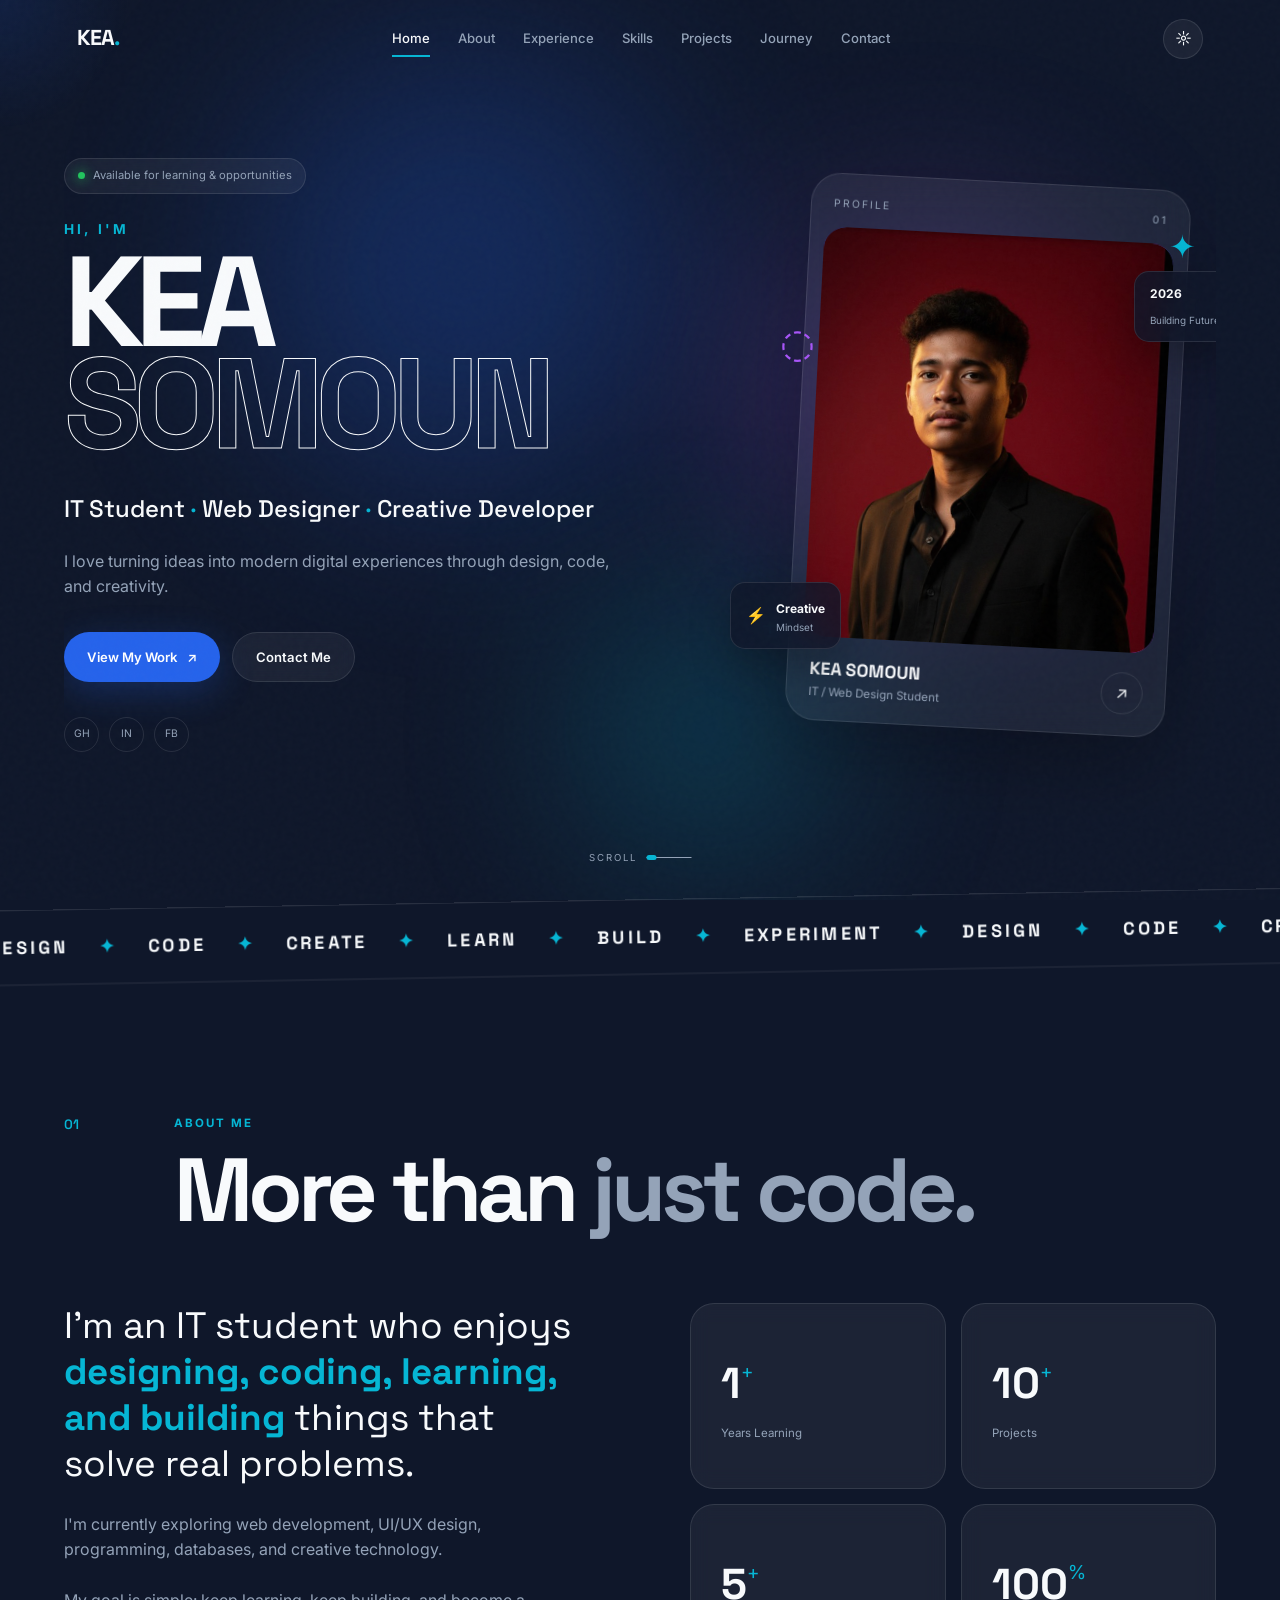
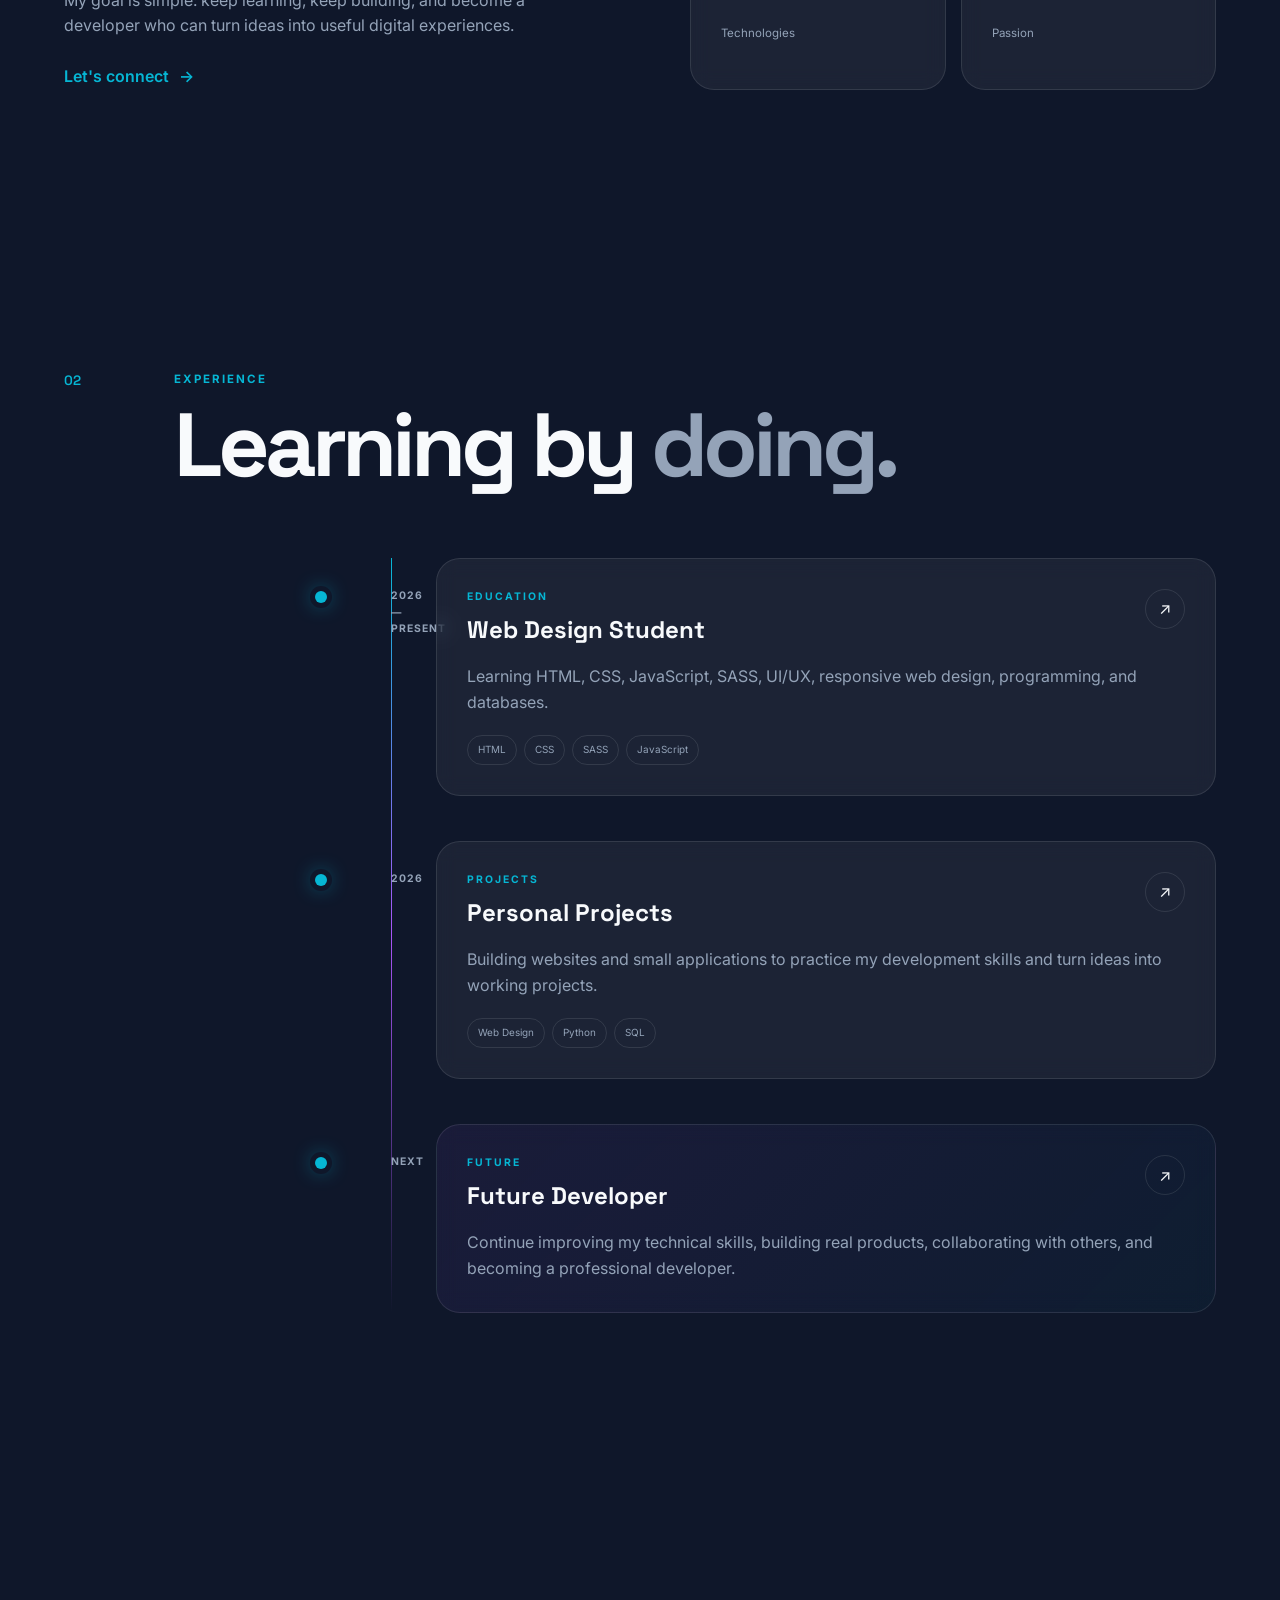
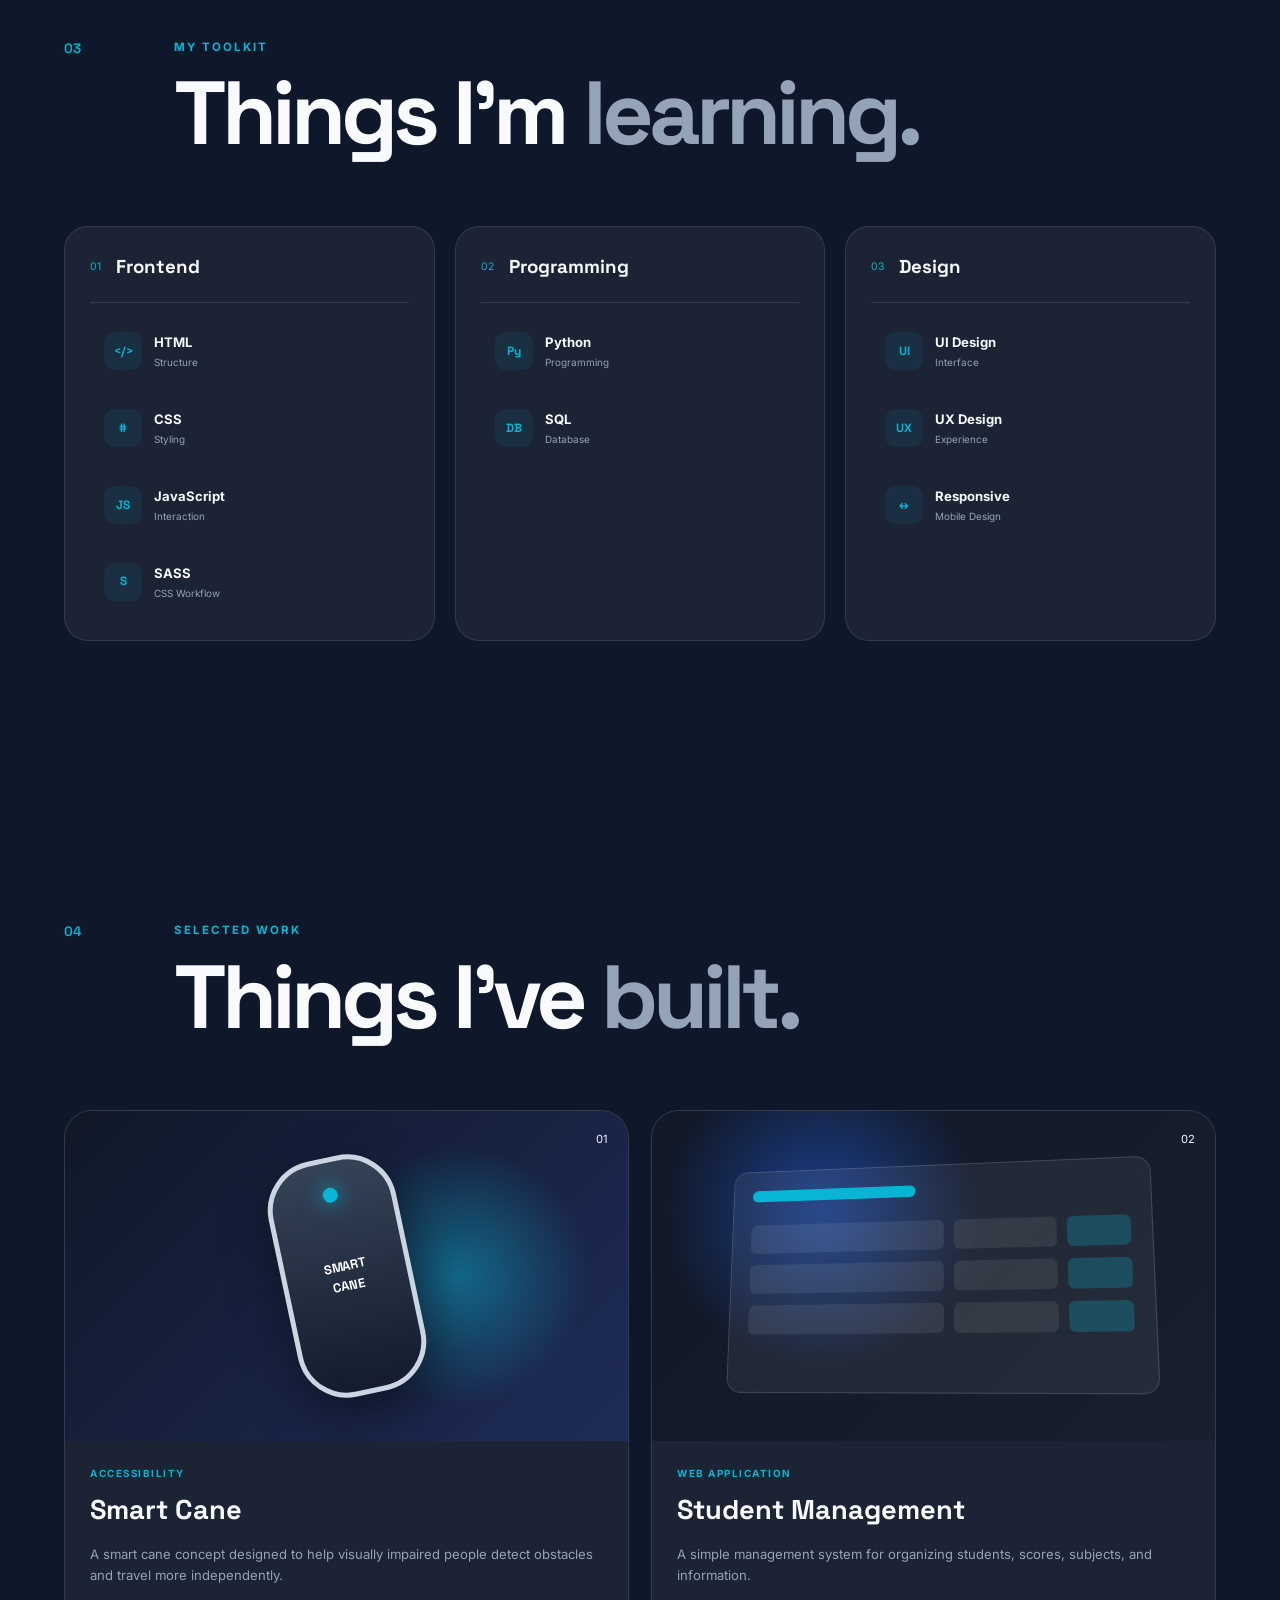
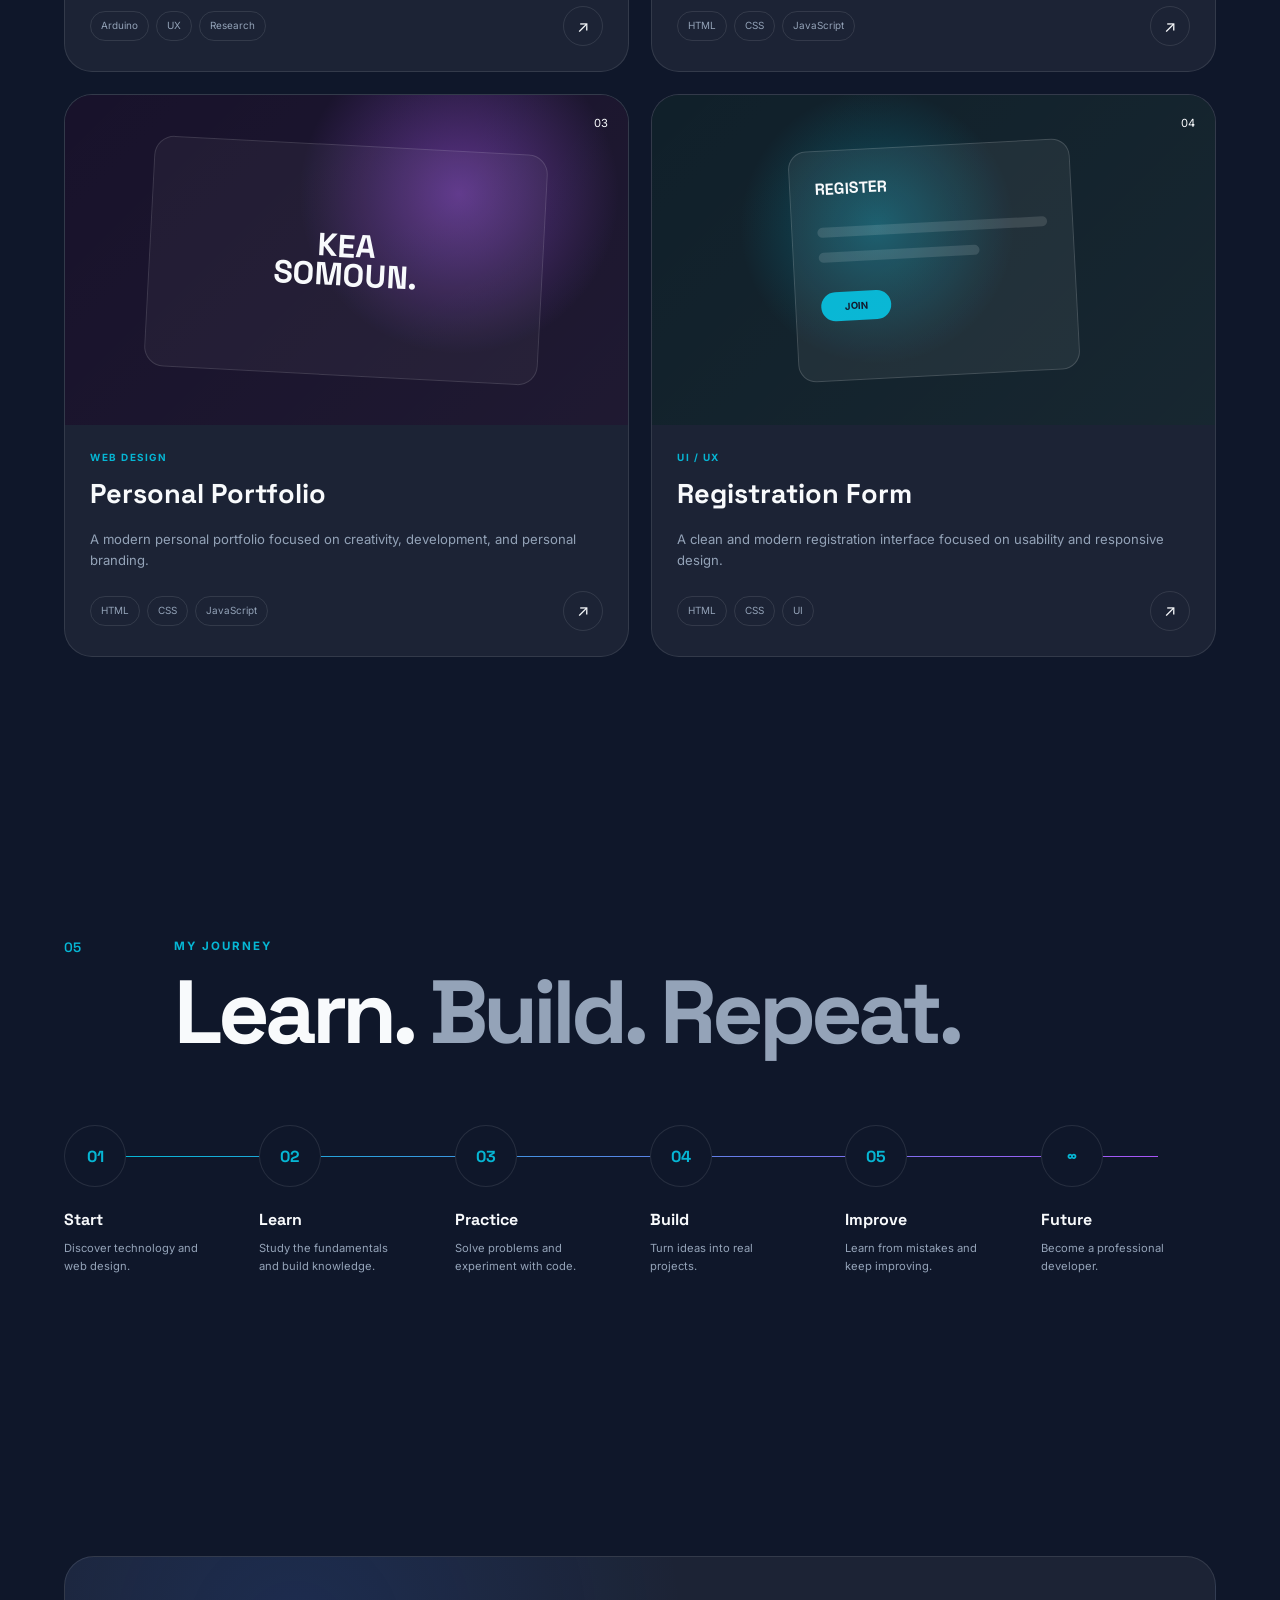
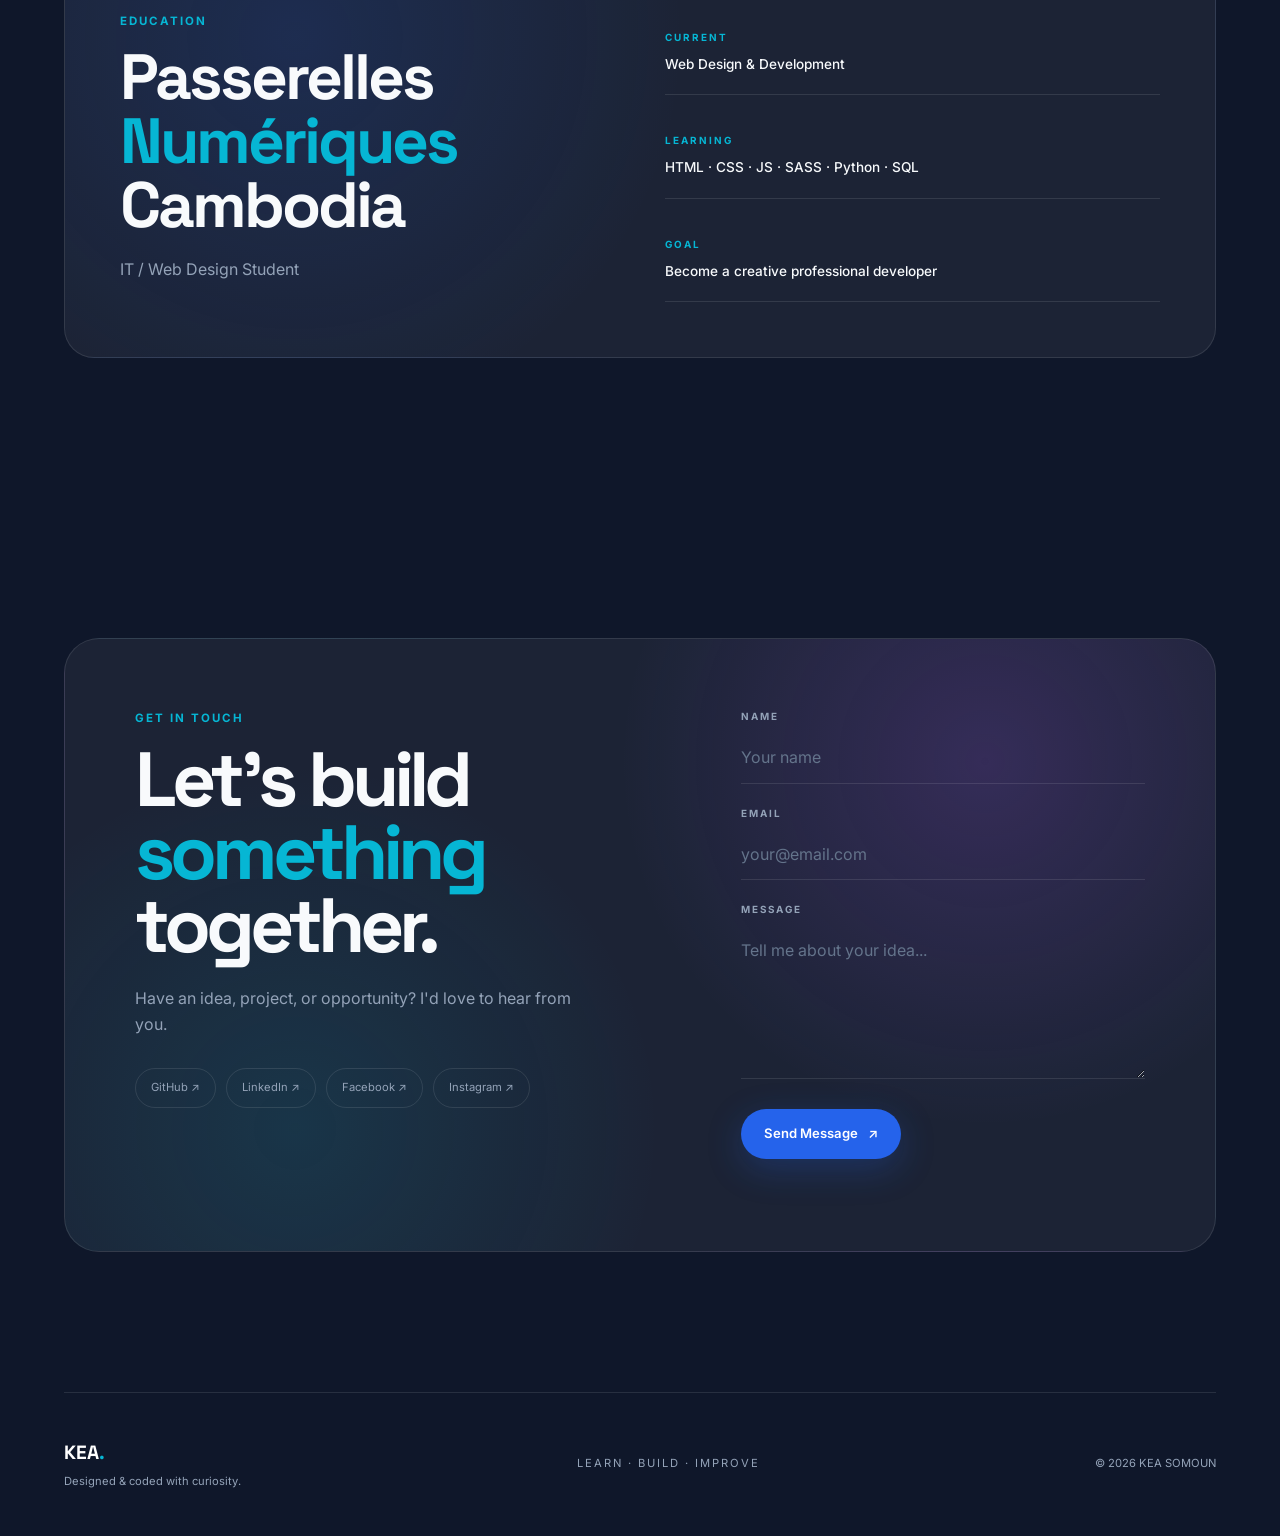
==== commit b344a79c: "file hosting" ====
--- a/index.html
+++ b/index.html
@@ -26,17 +26,17 @@
     <meta property="og:title" content="KEA SOMOUN | IT Student & Web Designer">
     <meta property="og:description" content="Creative developer specializing in web design and development. Building modern digital experiences.">
     <meta property="og:type" content="website">
-    <meta property="og:url" content="https://git-branch-27-a.vercel.app/">
-    <meta property="og:image" content="https://git-branch-27-a.vercel.app/image/photo_2025-10-26_00-11-16.jpg">
+    <meta property="og:url" content="https://somoun-kea-portfolio.vercel.app/">
+    <meta property="og:image" content="https://somoun-kea-portfolio.vercel.app/image/photo_2025-10-26_00-11-16.jpg">
     <meta property="og:locale" content="en_US">
-    <meta property="og:url" content="https://git-branch-27-a.vercel.app/">
-    <meta property="og:image" content="https://git-branch-27-a.vercel.app/image/photo_2025-10-26_00-11-16.jpg">
+    <meta property="og:url" content="https://somoun-kea-portfolio.vercel.app/">
+    <meta property="og:image" content="https://somoun-kea-portfolio.vercel.app/image/photo_2025-10-26_00-11-16.jpg">
     
     <!-- Twitter Card Meta Tags -->
     <meta name="twitter:card" content="summary_large_image">
     <meta name="twitter:title" content="KEA SOMOUN | IT Student & Web Designer">
     <meta name="twitter:description" content="Creative developer specializing in web design and development.">
-    <meta name="twitter:image" content="https://git-branch-27-a.vercel.app/image/photo_2025-10-26_00-11-16.jpg">
+    <meta name="twitter:image" content="https://somoun-kea-portfolio.vercel.app/image/photo_2025-10-26_00-11-16.jpg">
     
     <!-- Additional Meta Tags -->
     <meta name="theme-color" content="#000000">
@@ -44,7 +44,7 @@
     <meta name="apple-mobile-web-app-status-bar-style" content="black">
     
     <!-- Canonical URL -->
-    <link rel="canonical" href="https://git-branch-27-a.vercel.app/">
+    <link rel="canonical" href="https://somoun-kea-portfolio.vercel.app/">
     
     <!-- Favicon -->
     <link rel="icon" type="image/svg+xml" href="data:image/svg+xml,<svg xmlns='http://www.w3.org/2000/svg' viewBox='0 0 100 100'><text y='75' font-size='75' font-weight='bold'>K</text></svg>">
@@ -58,8 +58,7 @@
     
     <!-- CSS -->
     <link rel="stylesheet" href="style.css">
-    <meta name="google-site-verification" content="wGWalY2dYvdpCGoEh9xAY_Gt5wYJLtfB3UZDj3b5Mp8" />
-    
+    <meta name="google-site-verification" content="MkkKkWjQ0k1YsA-ufcBY_yJFdSNIAHtJhPB9A8gjr70" />
     <!-- Structured Data (JSON-LD Schema) -->
     <script type="application/ld+json">
     {
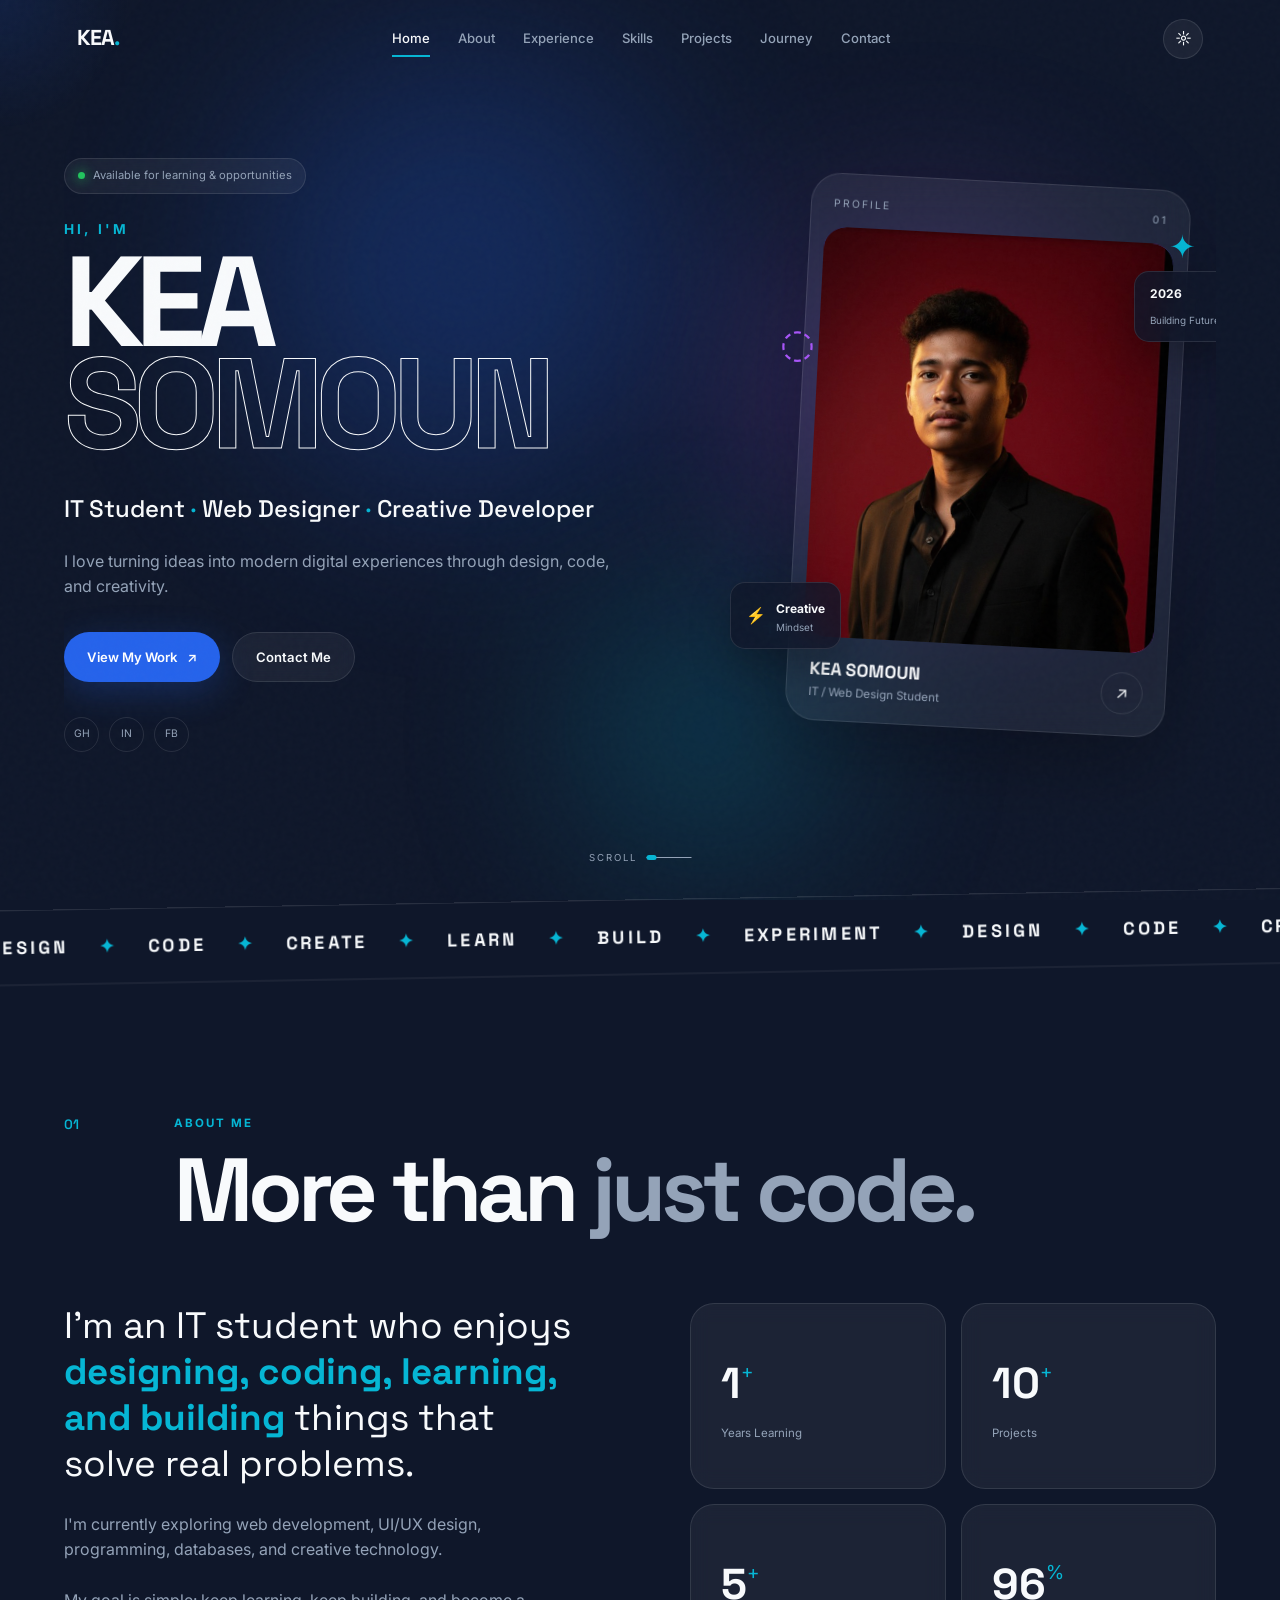
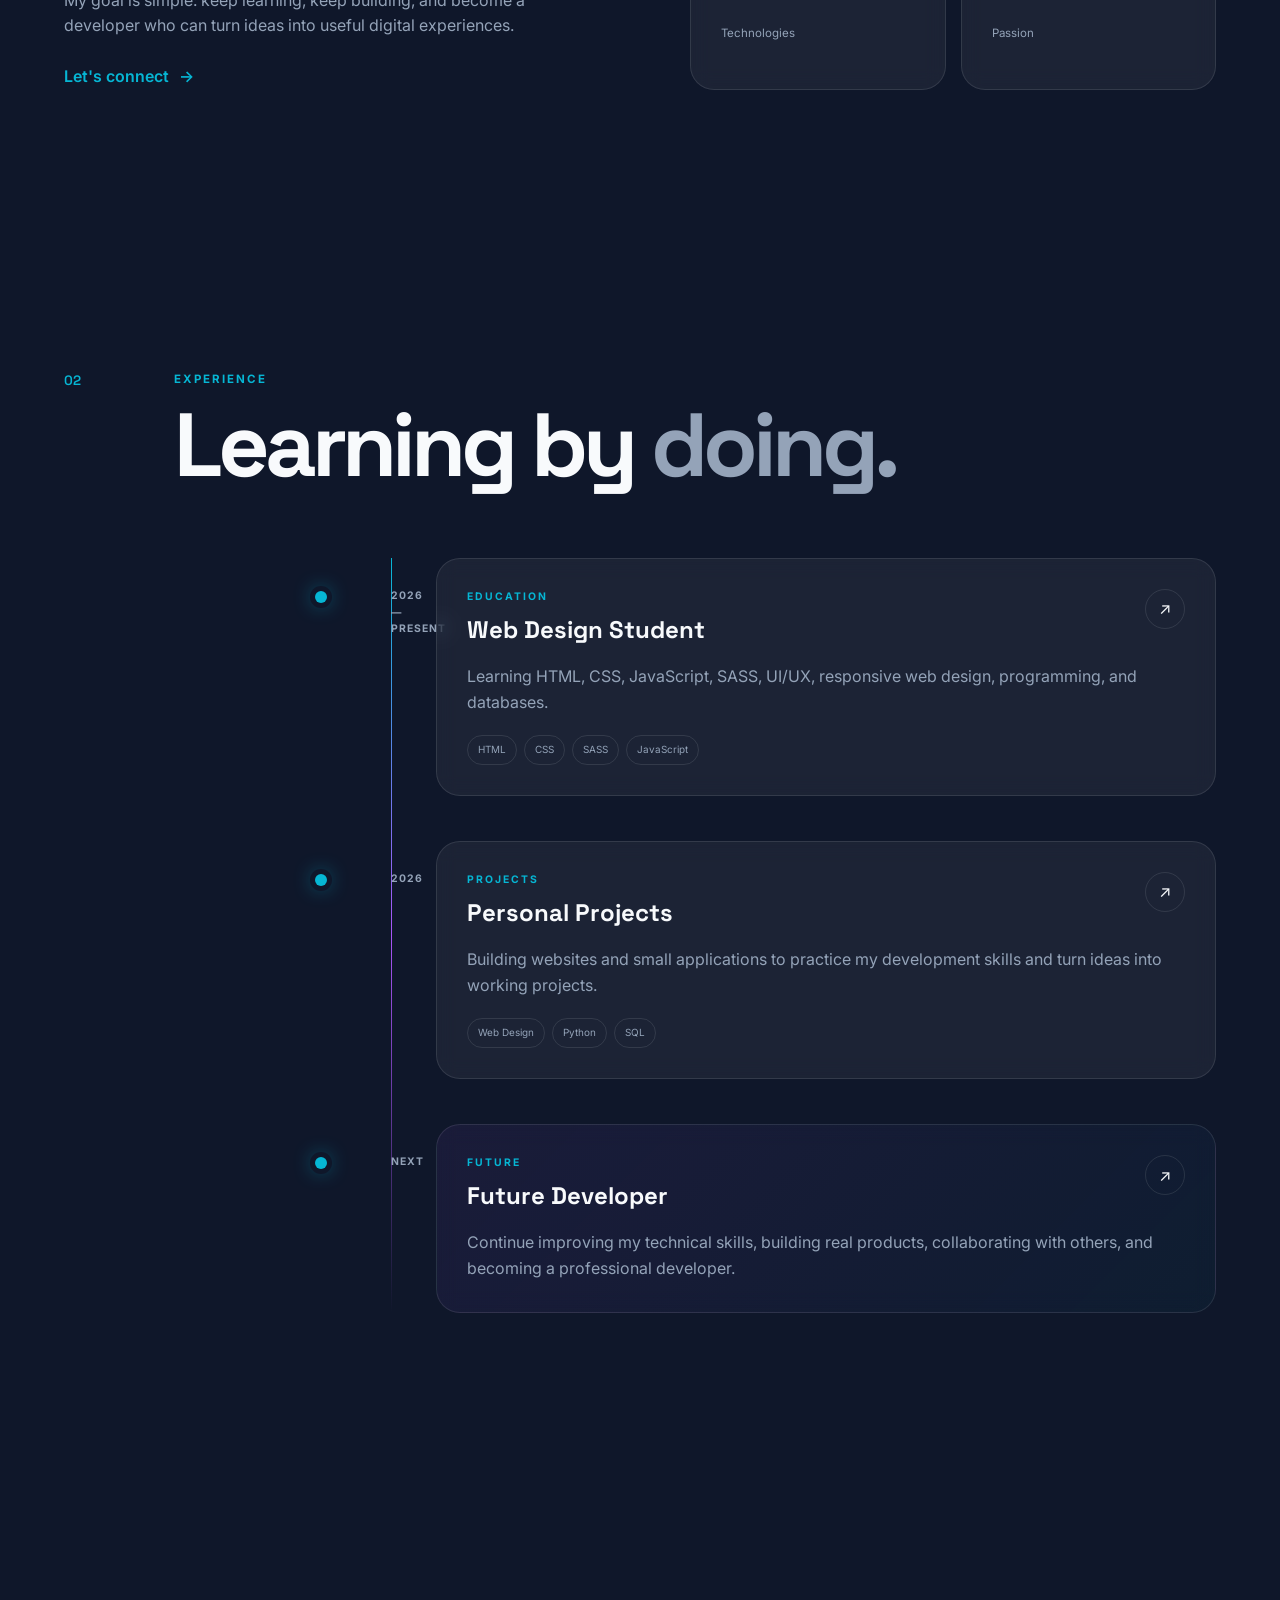
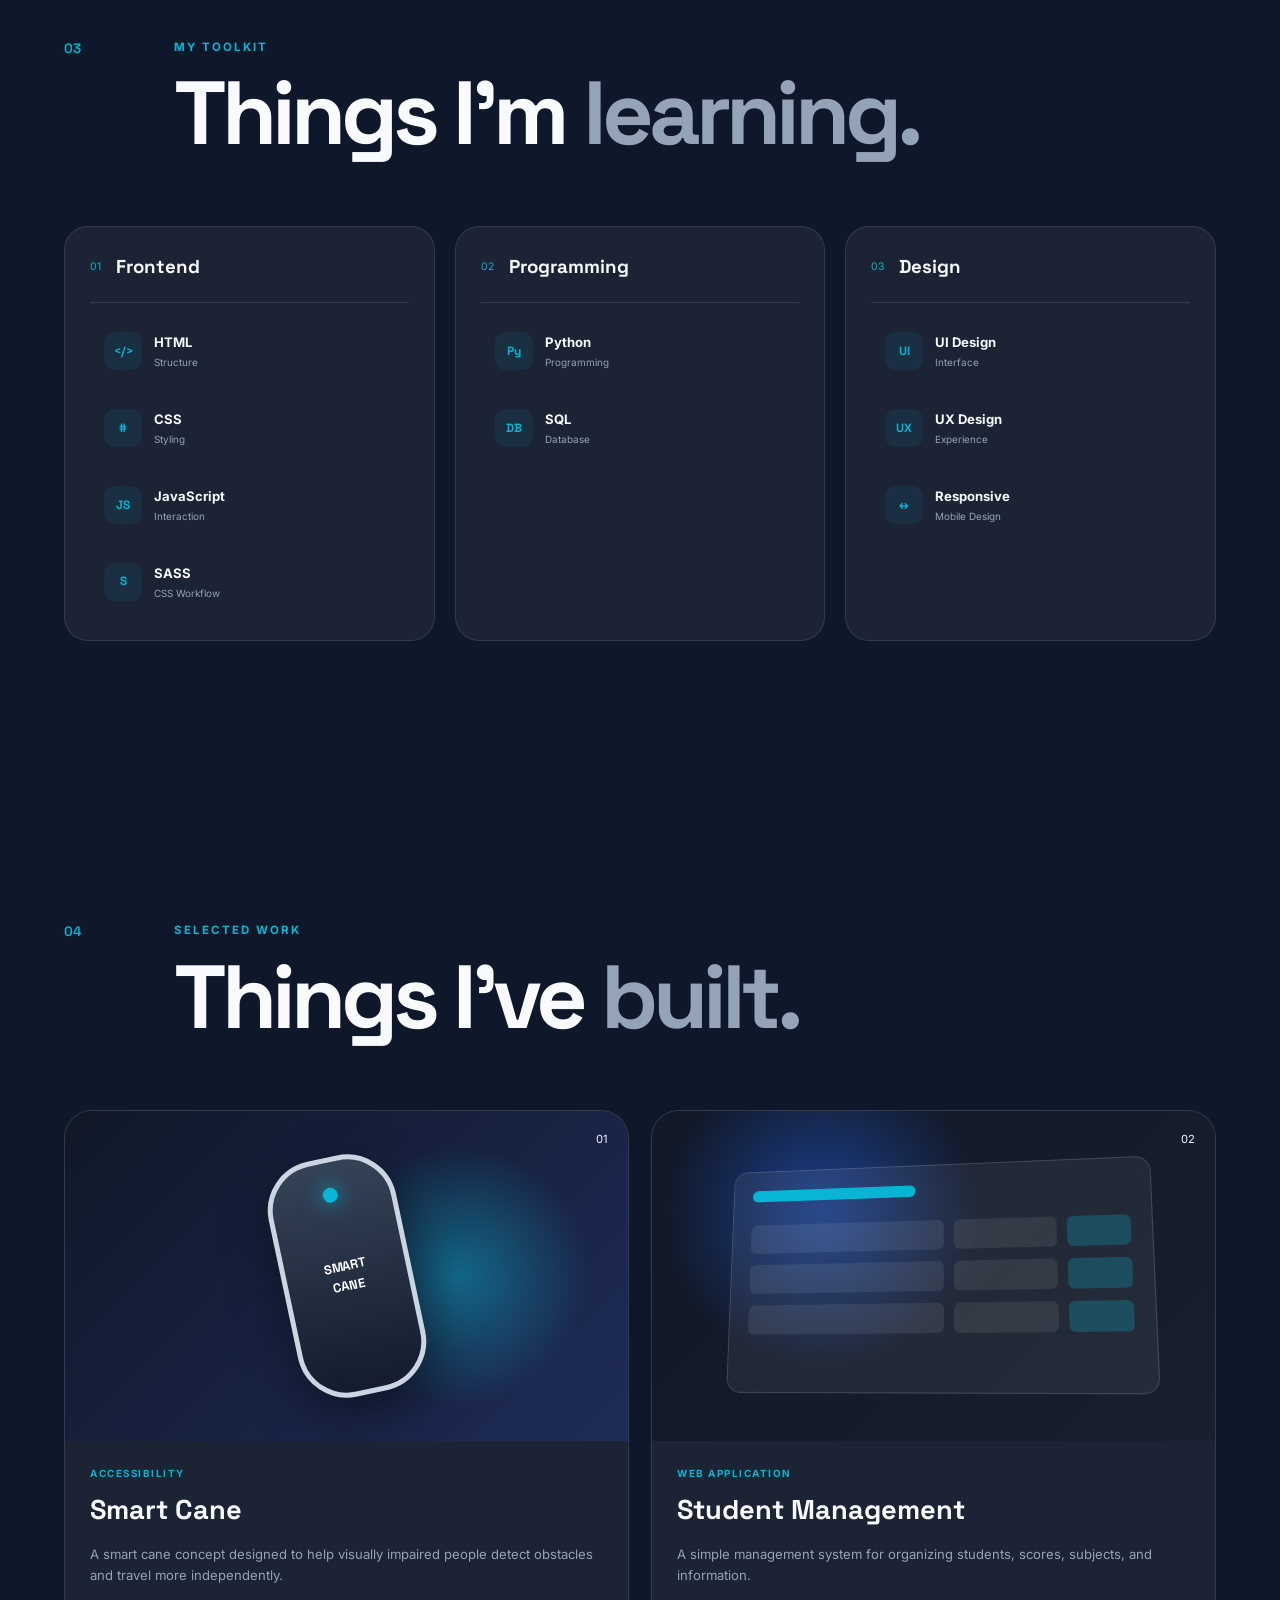
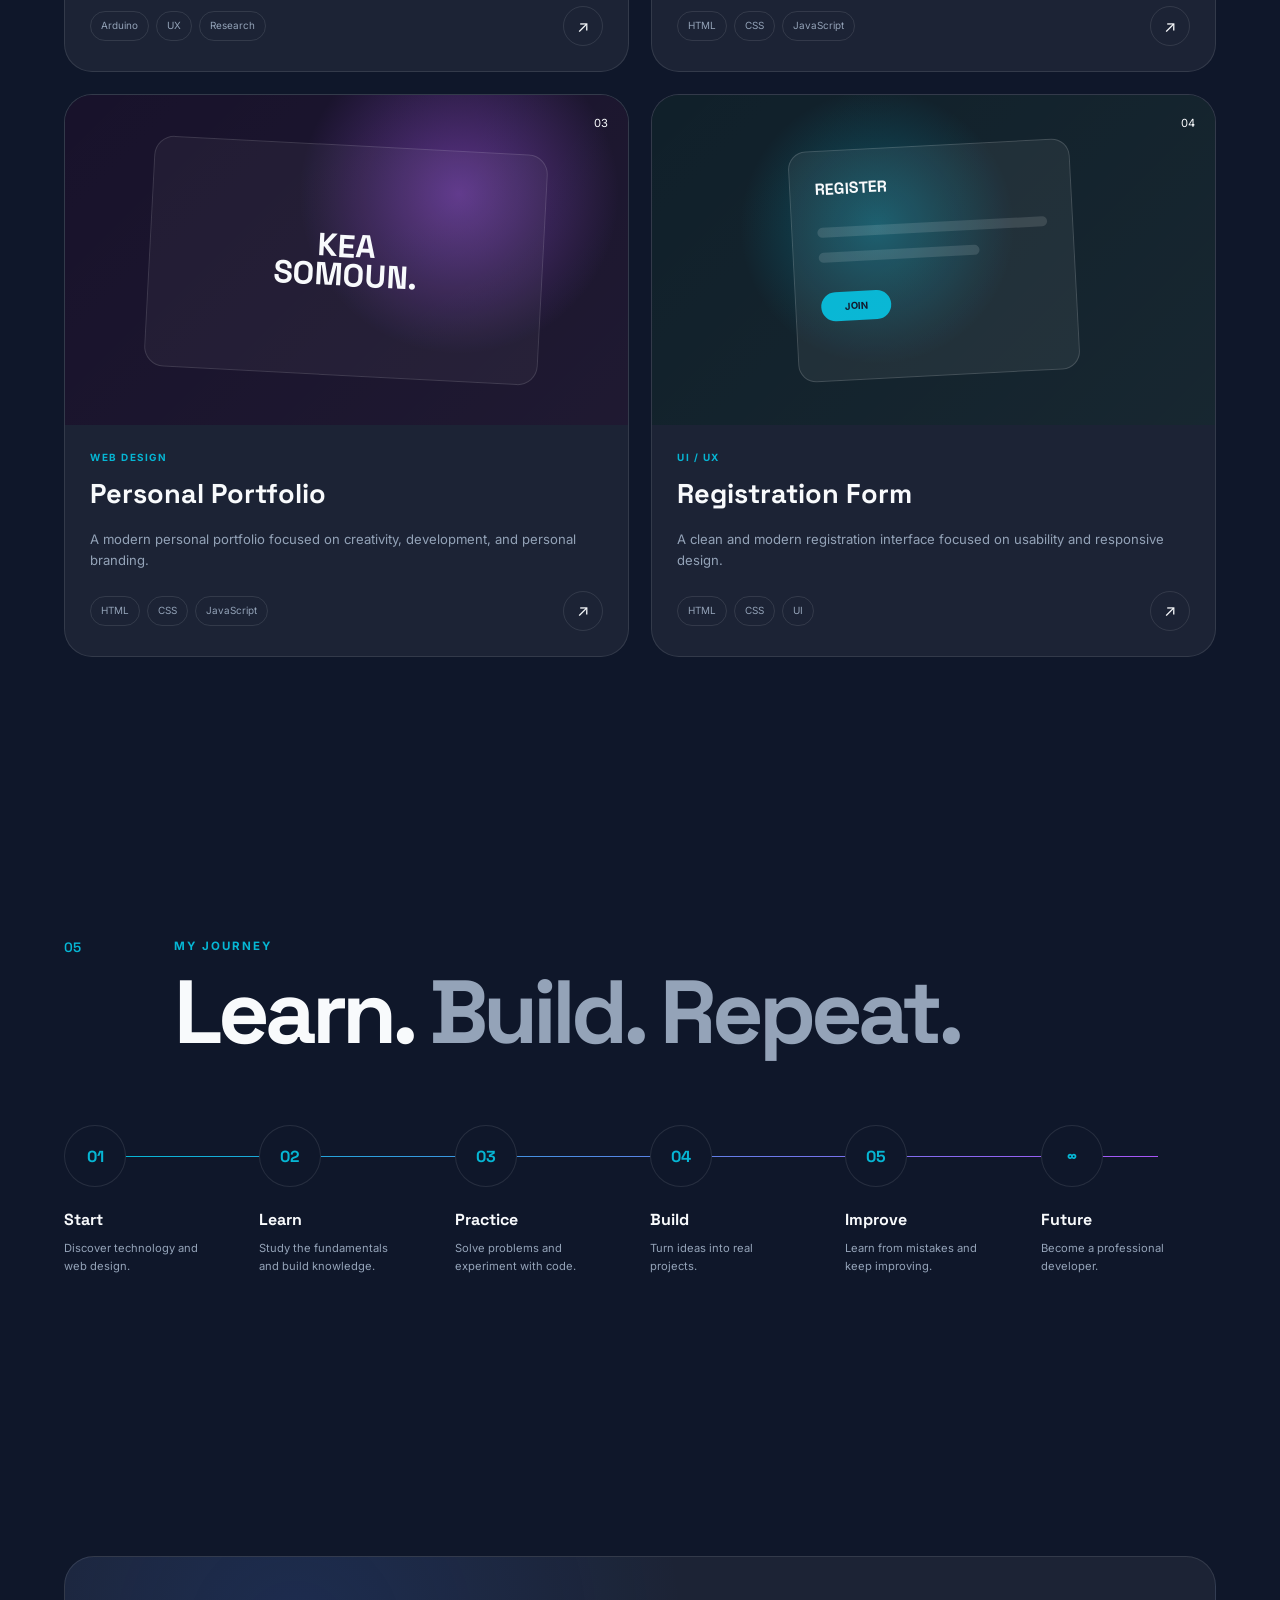
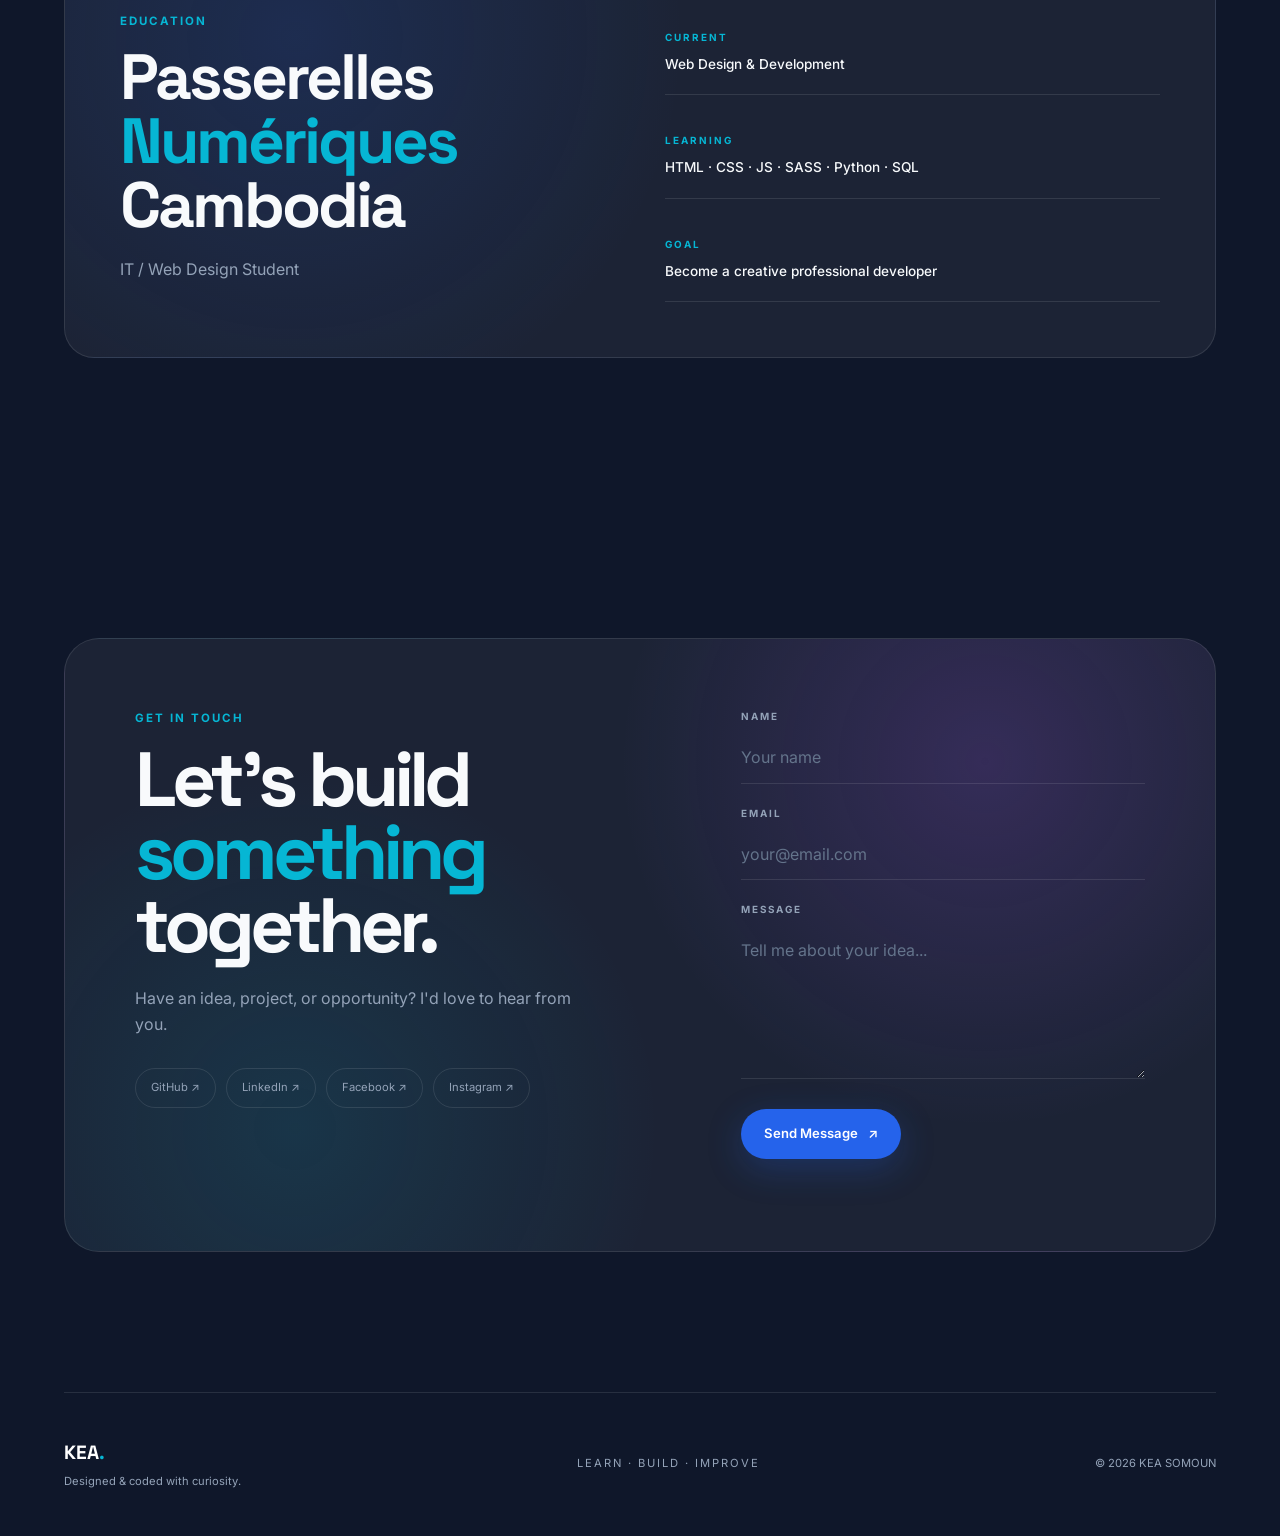
==== commit fa3f656b: "file for website" ====
--- a/index.html
+++ b/index.html
@@ -66,8 +66,8 @@
       "@type": "Person",
       "name": "KEA SOMOUN",
       "jobTitle": "Web Designer & Creative Developer",
-      "url": "https://git-branch-27-a.vercel.app/",
-      "image": "https://git-branch-27-a.vercel.app/image/photo_2025-10-26_00-11-16.jpg",
+      "url": "https://somoun-kea-portfolio.vercel.app/",
+      "image": "https://somoun-kea-portfolio.vercel.app/image/photo_2025-10-26_00-11-16.jpg",
       "description": "IT Student, Web Designer, and Creative Developer",
       "sameAs": [
         "https://github.com/yourusername",
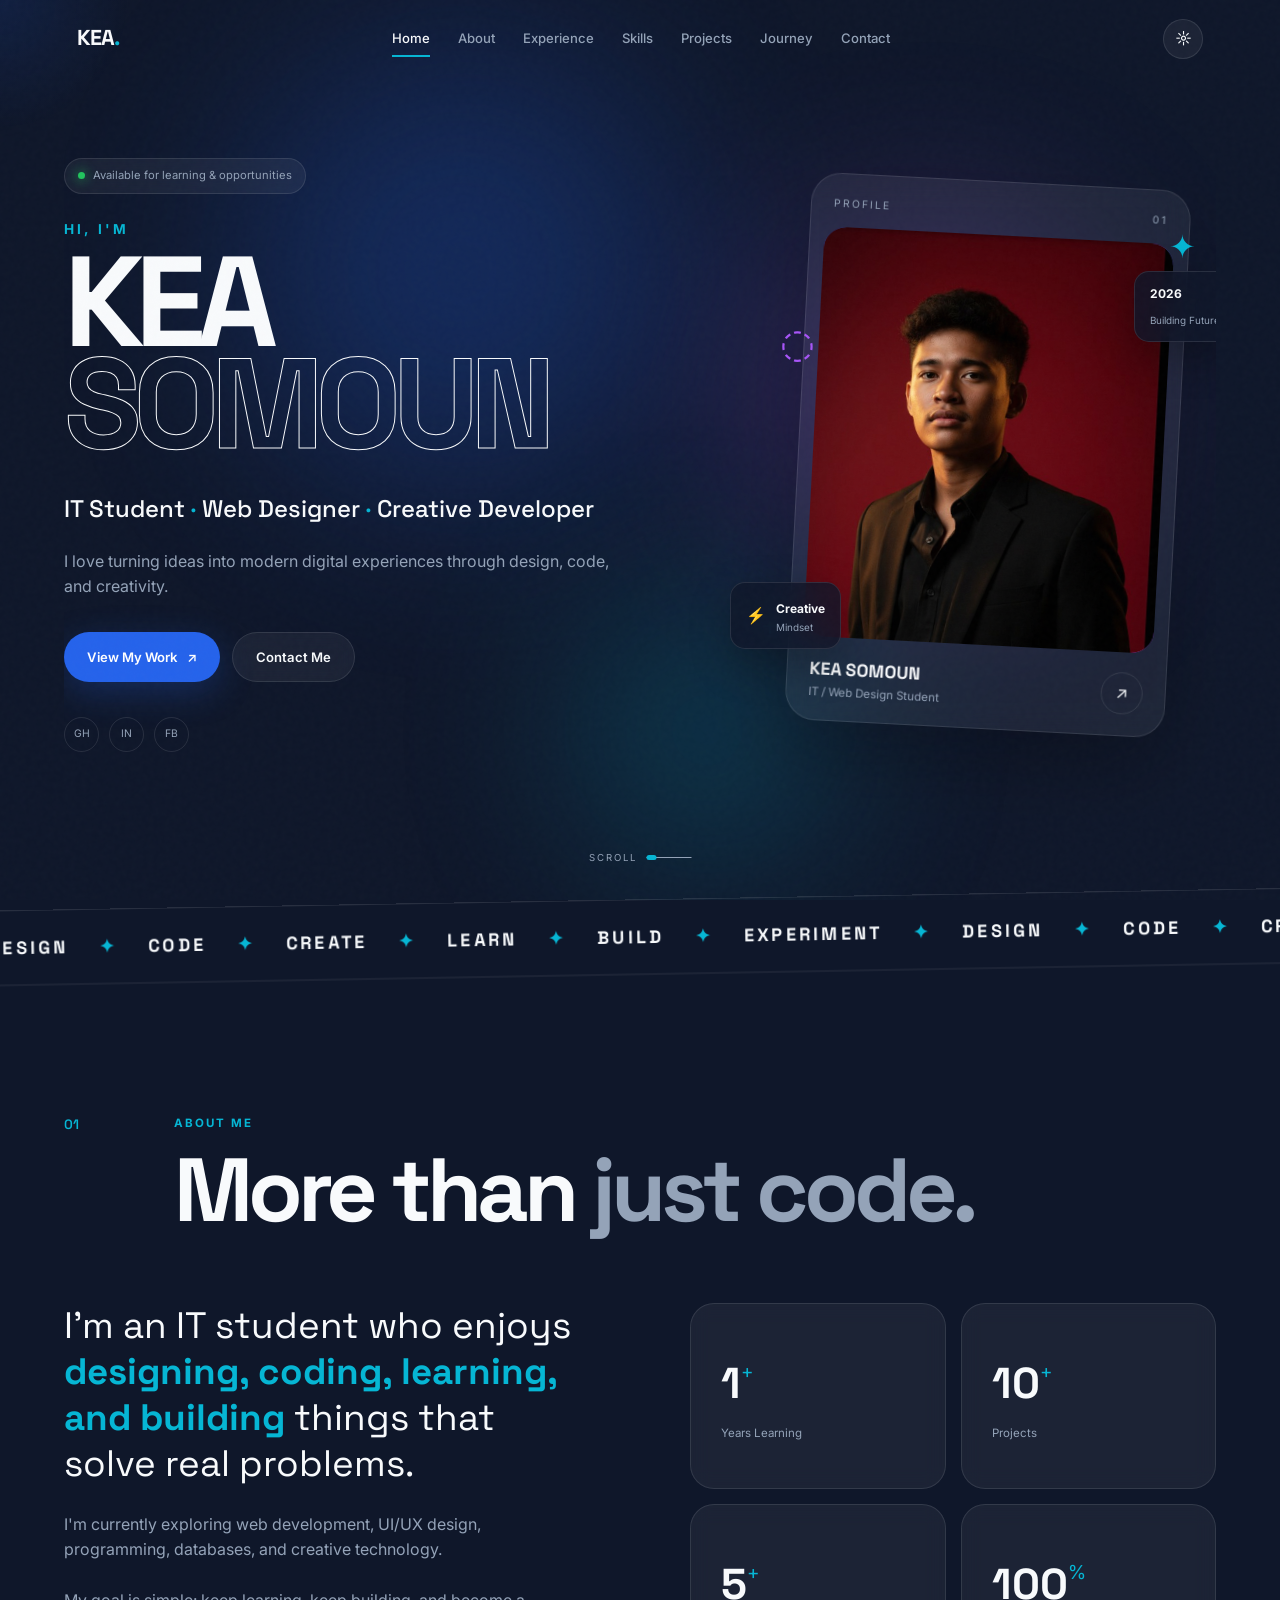
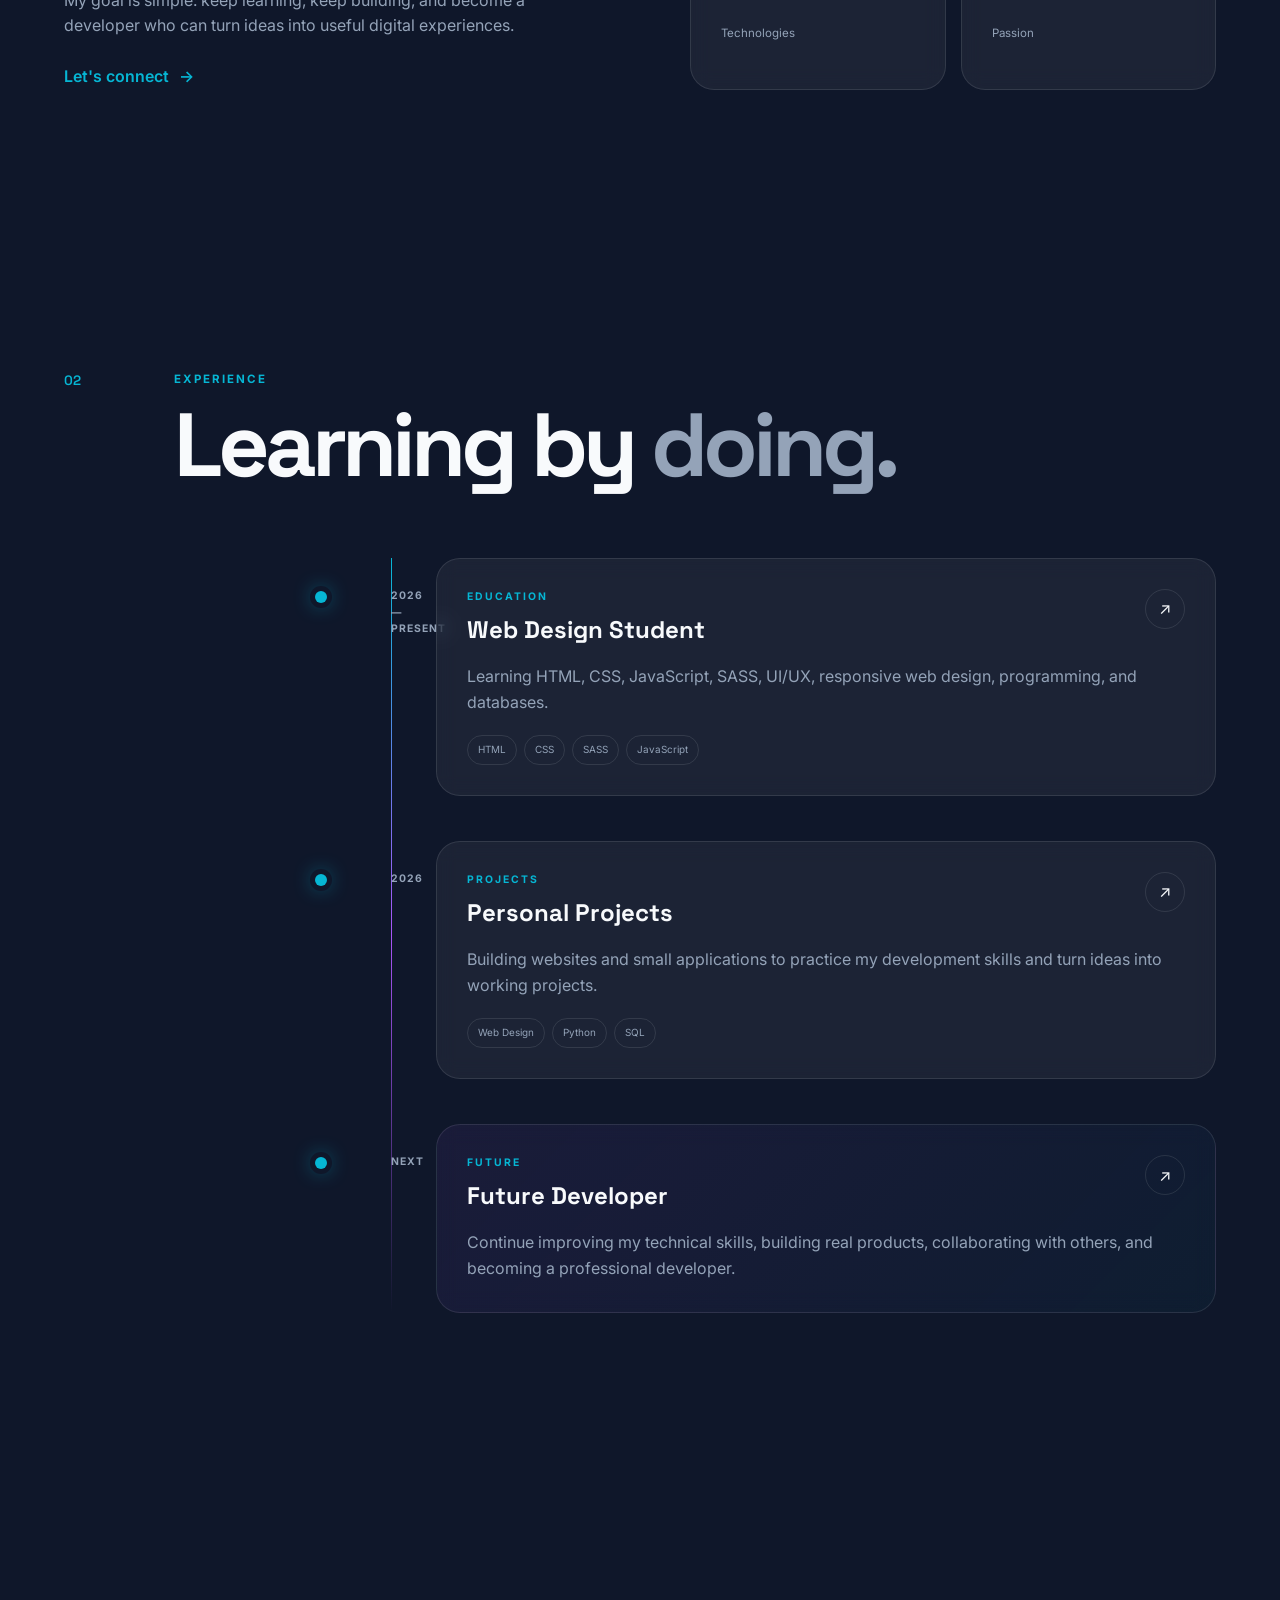
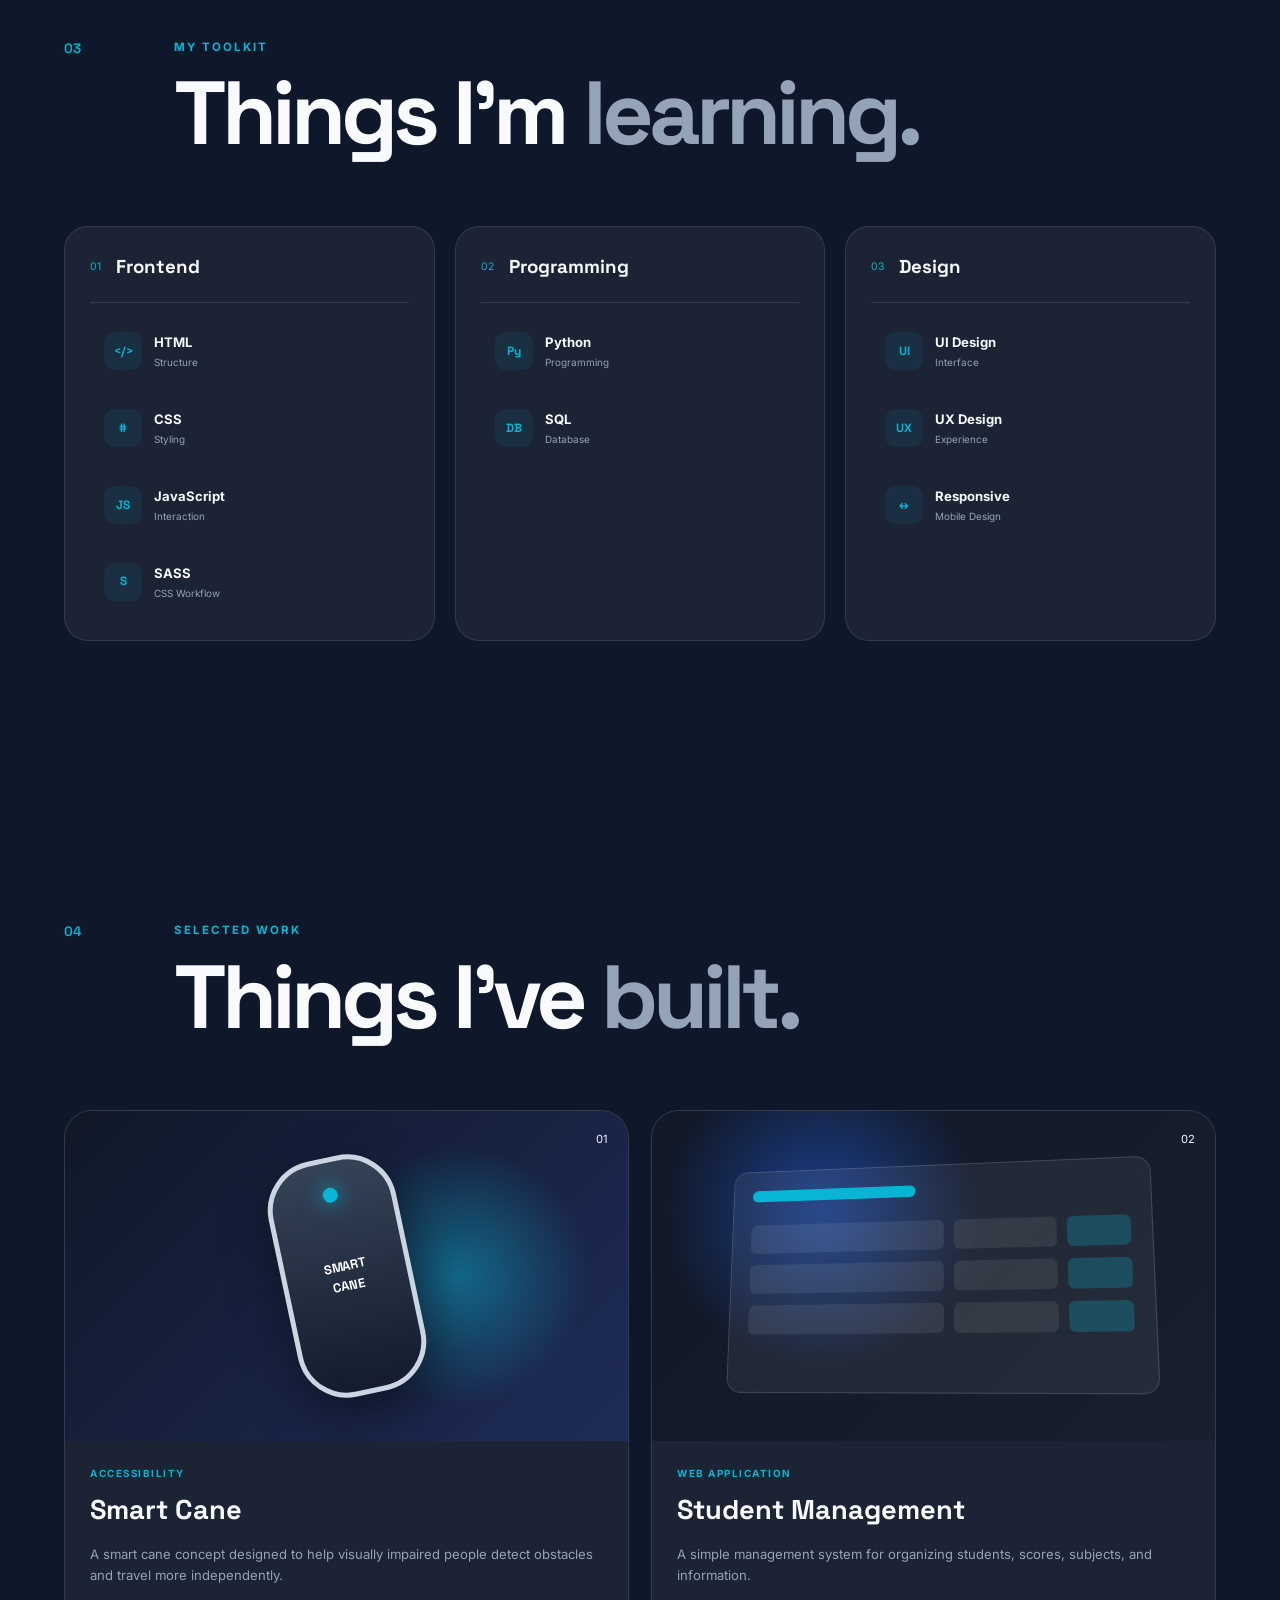
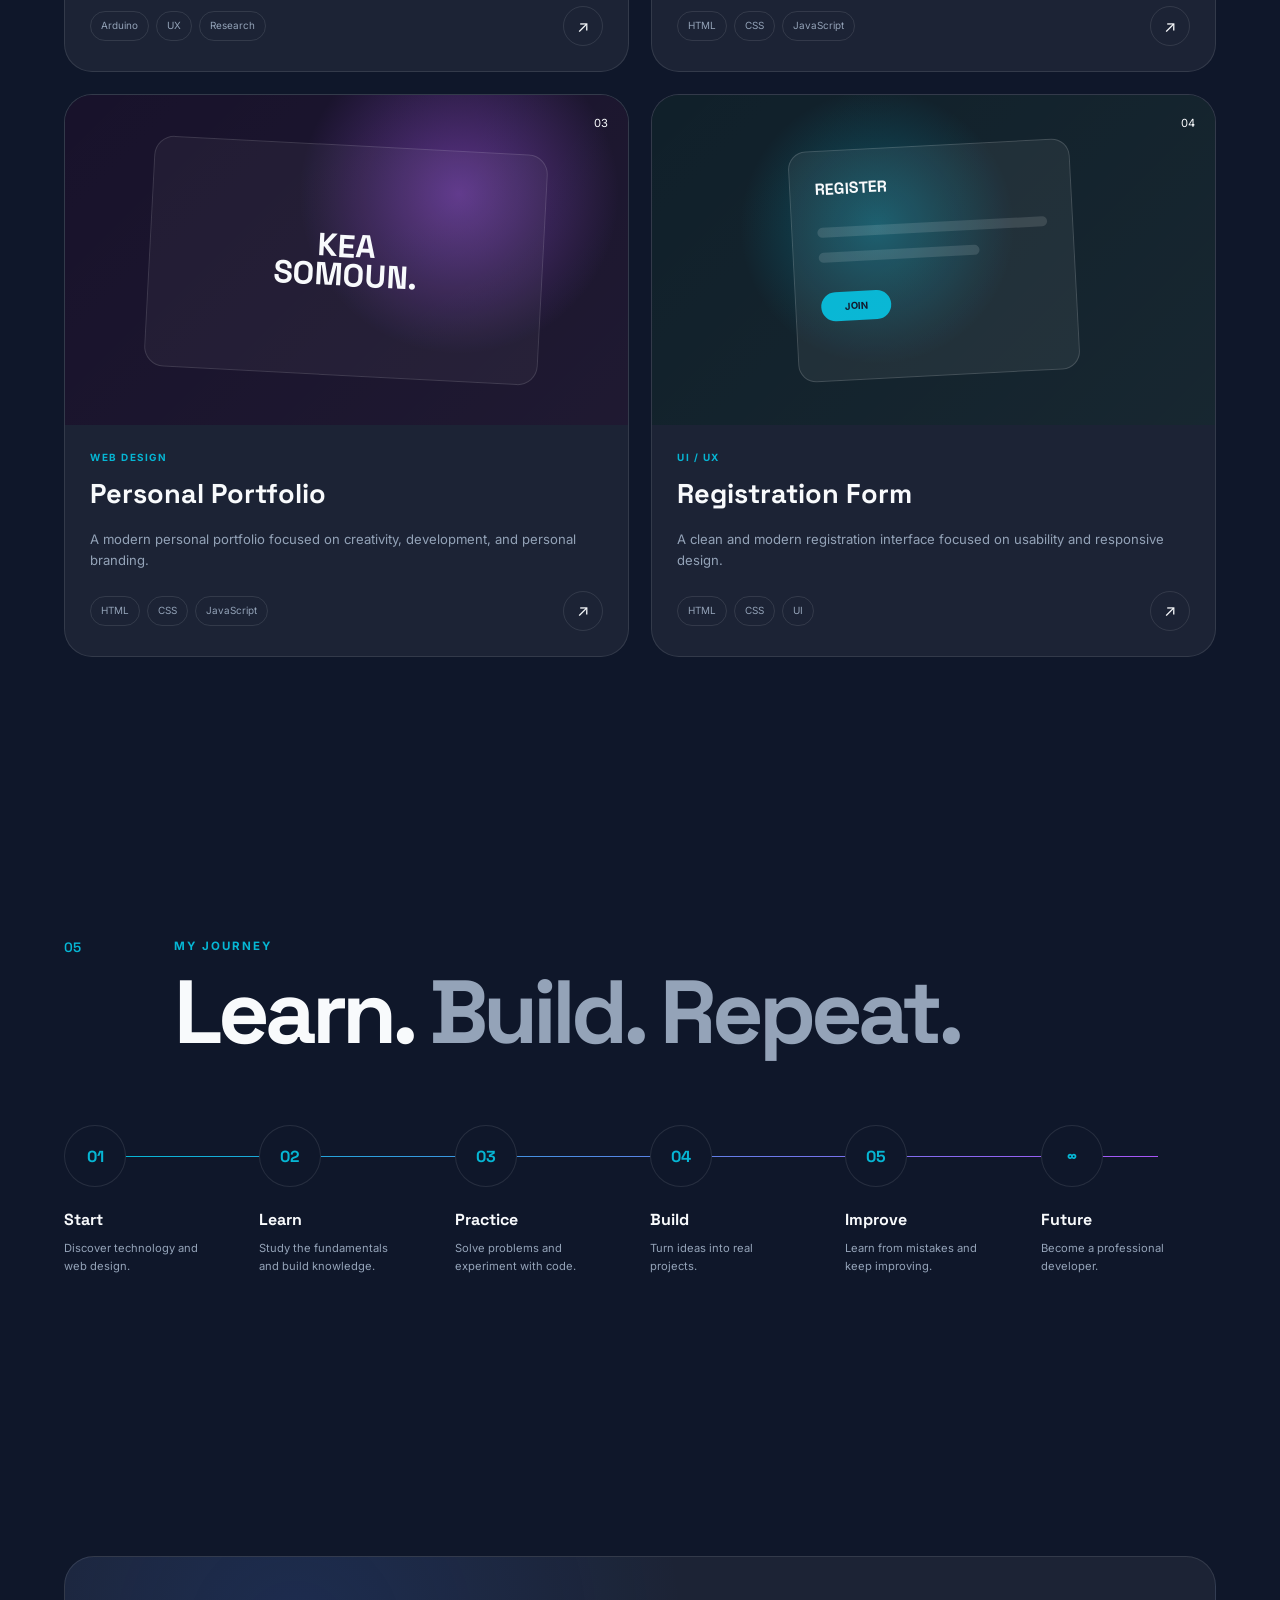
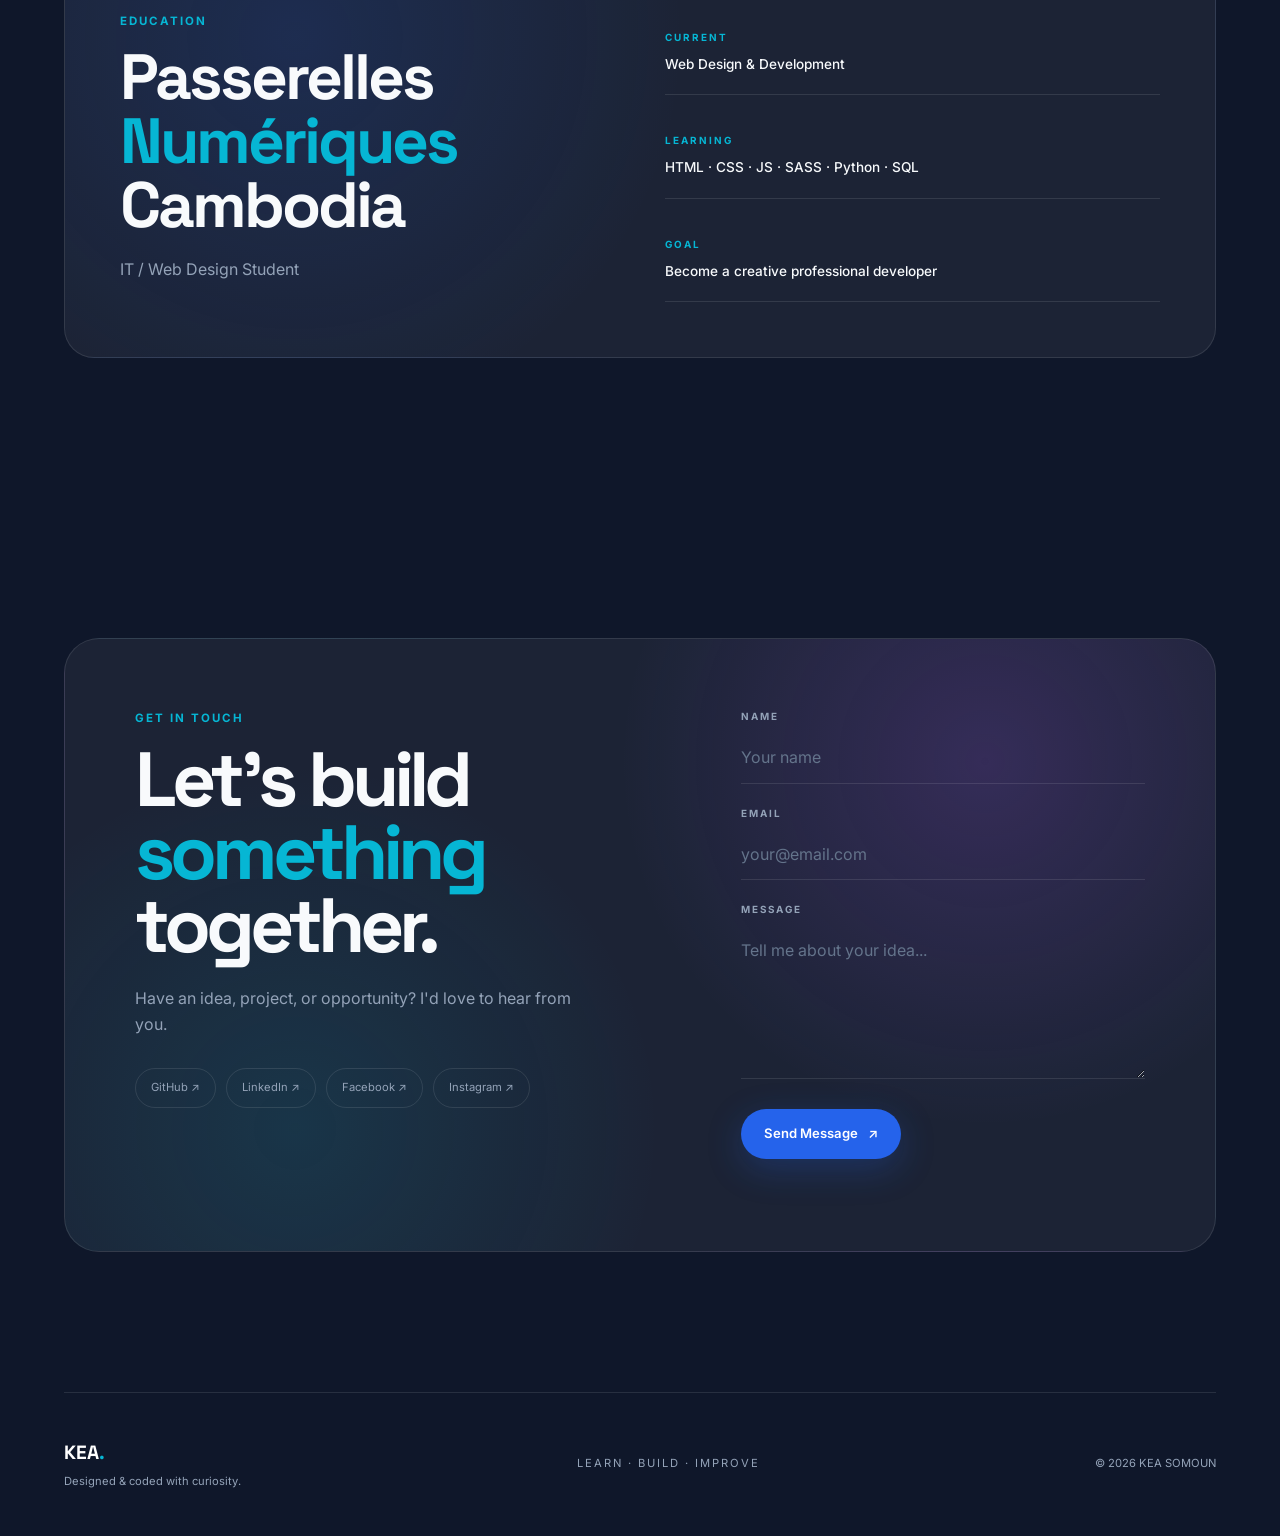
==== commit 9d5af711: "Host seo" ====
--- a/index.html
+++ b/index.html
@@ -10,7 +10,7 @@
           content="KEA SOMOUN - IT Student, Web Designer and Creative Developer">
 
     <meta name="author"
-          content="KEA SOMOUN">
+          content="SOMOUN KEA">
 
     <title>KEA SOMOUN | IT Student & Web Designer | Cambodia</title>
 
